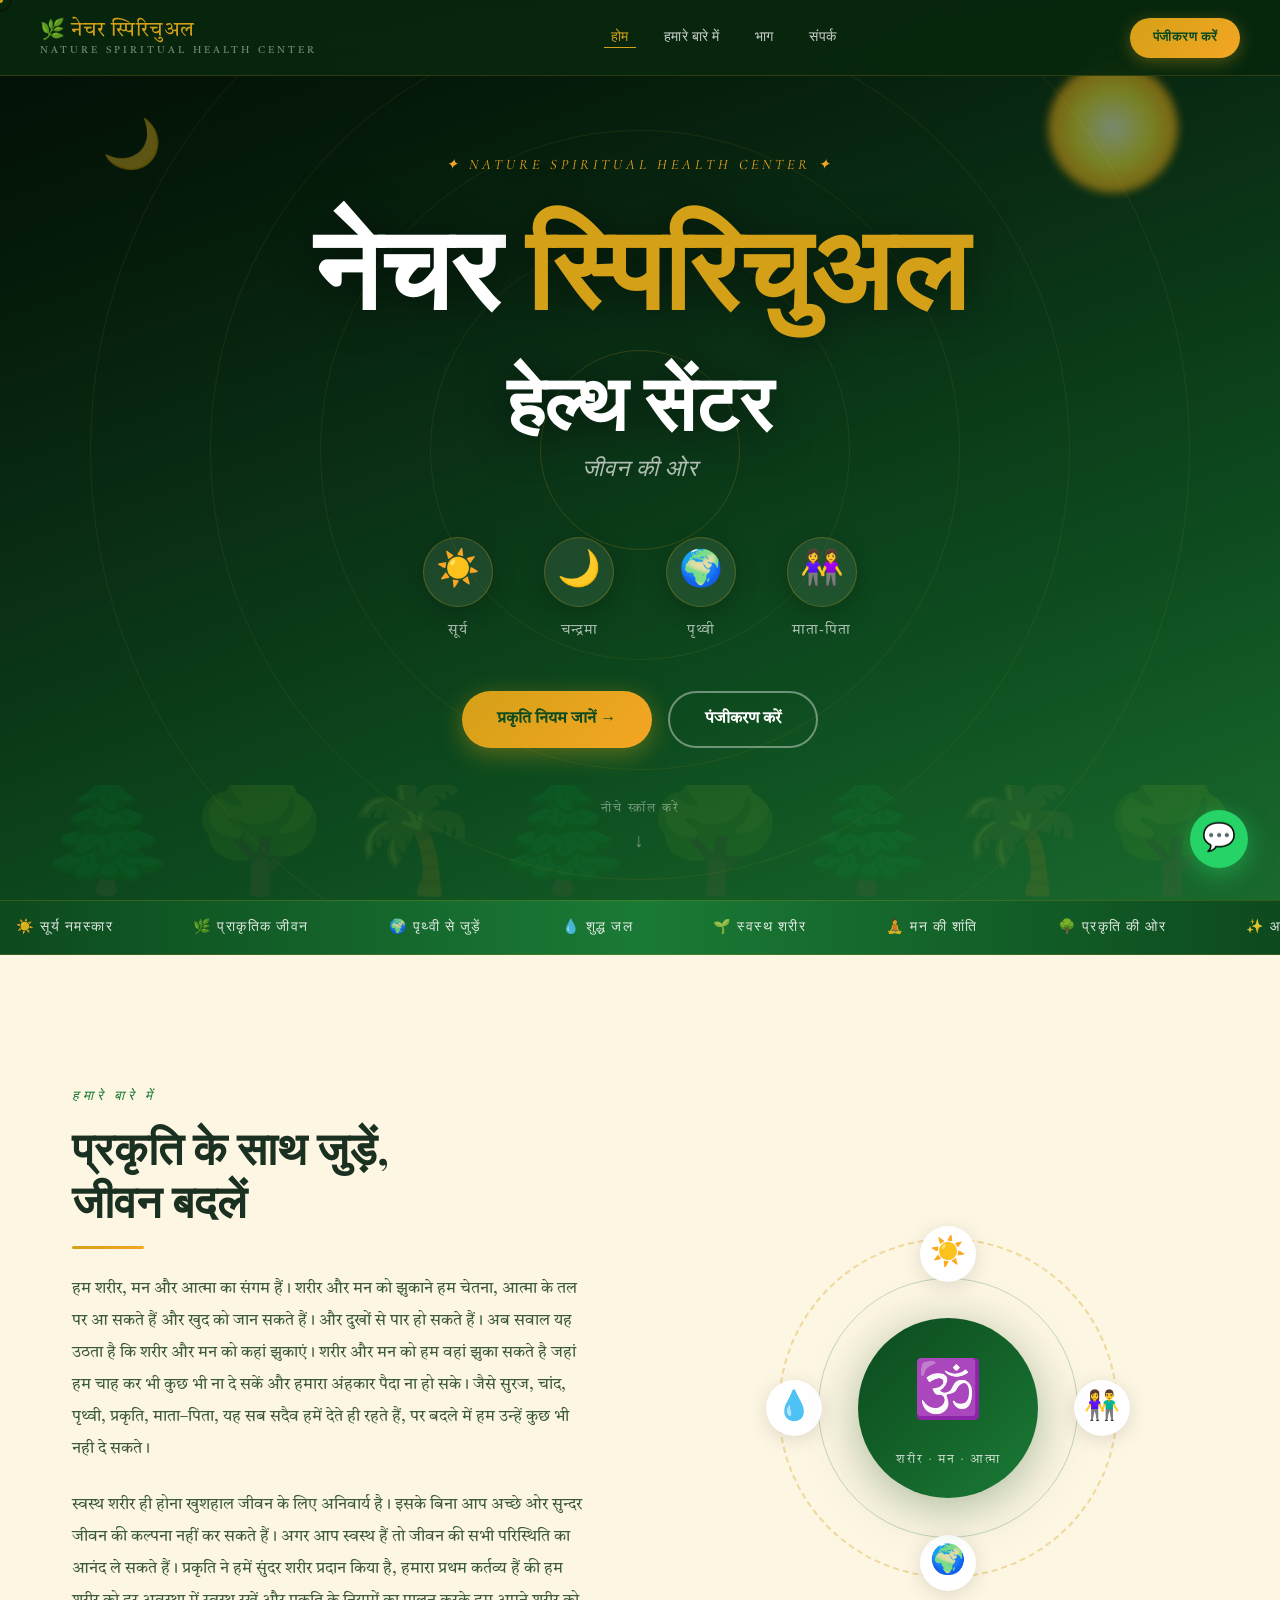
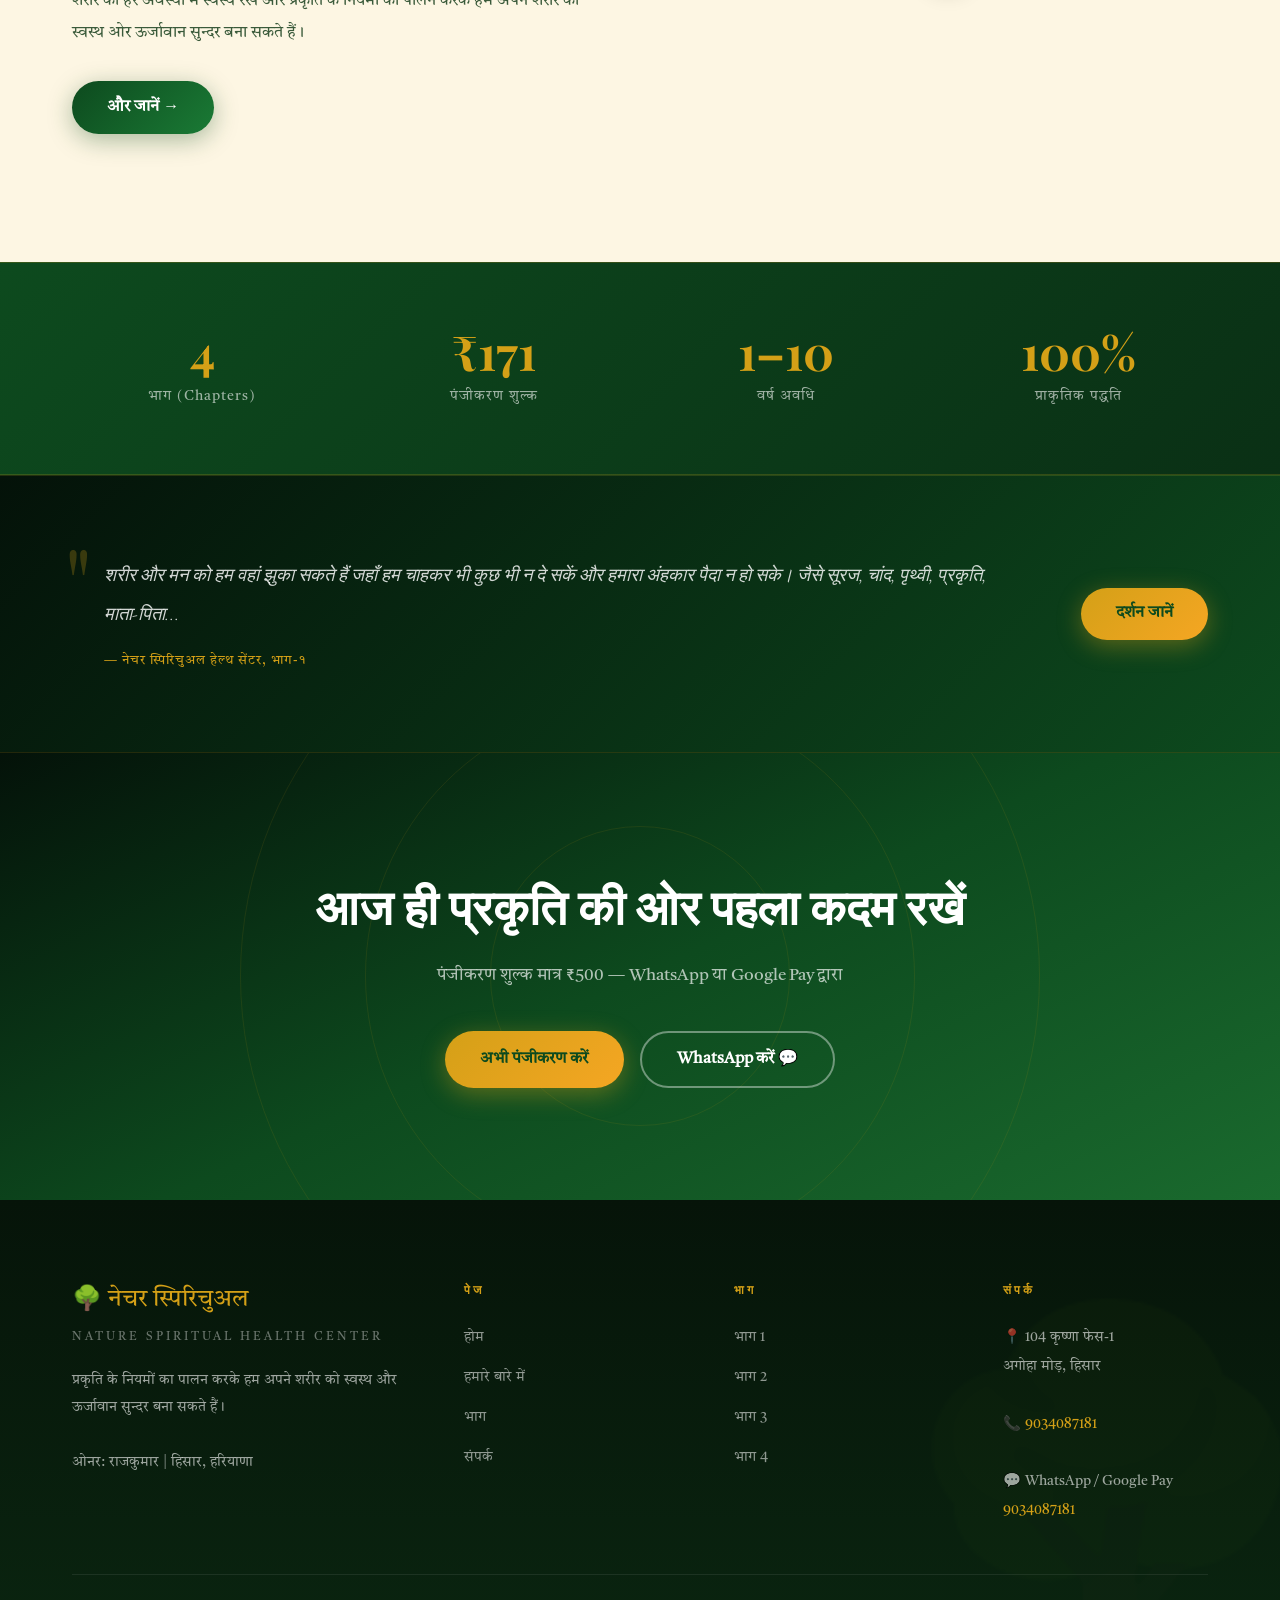
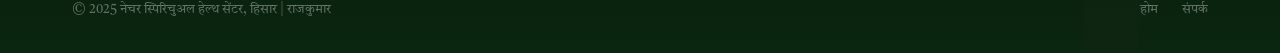
==== index.html @ 08780350 "all changes" ====
<!DOCTYPE html>
<html lang="hi">

<head>
  <meta charset="UTF-8">
  <meta name="viewport" content="width=device-width, initial-scale=1.0">
  <meta name="description"
    content="नेचर स्पिरिचुअल हेल्थ सेंटर - प्राकृतिक जीवनशैली द्वारा स्वस्थ जीवन की ओर। Hisar, Haryana.">
  <title>नेचर स्पिरिचुअल हेल्थ सेंटर | जीवन की ओर | Hisar</title>
  <link rel="stylesheet" href="css/global.css">
  <link rel="stylesheet" href="css/home.css">
</head>

<body>

  <!-- LOADER -->
  <div id="page-loader">
    <div class="loader-tree">🌳</div>
    <div class="loader-title">नेचर स्पिरिचुअल</div>
    <div class="loader-bar">
      <div class="loader-fill"></div>
    </div>
  </div>

  <!-- PARTICLES -->
  <div id="particles"></div>

  <!-- CURSOR -->
  <div id="cursor"></div>
  <div id="cursor-dot"></div>

  <!-- WHATSAPP FLOAT -->
  <a href="https://wa.me/919034087181" class="wa-float" target="_blank" rel="noopener"
    title="WhatsApp पर संपर्क करें">💬</a>

  <!-- NAVIGATION -->
  <nav class="nav-wrap">
    <div class="nav-inner">
      <a href="index.html" class="nav-brand">
        <span class="brand-hi">🌿 नेचर स्पिरिचुअल</span>
        <span class="brand-en">Nature Spiritual Health Center</span>
      </a>
      <ul class="nav-links">
        <li><a href="index.html" class="nav-a">होम</a></li>
        <li><a href="about.html" class="nav-a">हमारे बारे में</a></li>
        <li><a href="niyam.html" class="nav-a">भाग </a></li>
        <!-- <li><a href="dinchrya.html" class="nav-a">दिनचर्या</a></li> -->
        <!-- <li><a href="lifestyle.html" class="nav-a">जीवनशैली</a></li> -->
        <li><a href="contact.html" class="nav-a">संपर्क</a></li>
      </ul>
      <a href="contact.html" class="nav-cta">पंजीकरण करें</a>
      <button class="nav-hamburger" aria-label="Menu">
        <span></span><span></span><span></span>
      </button>
    </div>
    <div class="nav-mobile">
      <a href="index.html" class="nav-a">होम</a>
      <a href="about.html" class="nav-a">हमारे बारे में</a>
      <a href="niyam.html" class="nav-a">भाग </a>
      <!-- <a href="dinchrya.html" class="nav-a">दिनचर्या</a> -->
      <!-- <a href="lifestyle.html" class="nav-a">जीवनशैली</a> -->
      <a href="contact.html" class="nav-a">संपर्क</a>
      <a href="contact.html" class="nav-cta">पंजीकरण करें →</a>
    </div>
  </nav>

  <!-- ══════════════════════════════════════ HERO ══════════════════════════════════════ -->
  <section class="hero-section">
    <!-- Animated background rings -->
    <div class="hero-rings" aria-hidden="true">
      <div class="hr-ring"></div>
      <div class="hr-ring"></div>
      <div class="hr-ring"></div>
      <div class="hr-ring"></div>
      <div class="hr-ring"></div>
    </div>
    <!-- Sun glow -->
    <div class="hero-sun" aria-hidden="true"></div>
    <!-- Moon -->
    <div class="hero-moon" aria-hidden="true">🌙</div>
    <!-- Silhouette trees -->
    <div class="hero-forest" aria-hidden="true">
      <span>🌲</span><span>🌳</span><span>🌴</span><span>🌲</span><span>🌳</span><span>🌲</span><span>🌴</span><span>🌳</span>
    </div>

    <div class="hero-content">
      <span class="hero-eyebrow">✦ Nature Spiritual Health Center ✦</span>
      <h1 class="hero-title">
        नेचर <span class="gt">स्पिरिचुअल</span><br>
        <span class="hero-title-sm">हेल्थ सेंटर</span>
      </h1>
      <p class="hero-sub">जीवन की ओर </p>
      <!-- <em>Towards a Natural Life</em> -->

      <!-- 3 cosmic bodies -->
      <div class="hero-cosmos">
        <div class="cosmos-item">
          <div class="cosmos-orb sun-orb">☀️</div>
          <span>सूर्य</span>
        </div>
        <div class="cosmos-item">
          <div class="cosmos-orb moon-orb">🌙</div>
          <span>चन्द्रमा</span>
        </div>
        <div class="cosmos-item">
          <div class="cosmos-orb earth-orb">🌍</div>
          <span>पृथ्वी</span>
        </div>
        <div class="cosmos-item">
          <div class="cosmos-orb nature-orb">👭</div>
          <span>माता-पिता</span>
        </div>
      </div>

      <div class="hero-actions">
        <a href="niyam.html" class="btn btn-gold">प्रकृति नियम जानें →</a>
        <a href="contact.html" class="btn btn-outline">पंजीकरण करें</a>
      </div>
    </div>

    <div class="scroll-hint" aria-hidden="true">
      <span>नीचे स्क्रॉल करें</span>
      <div class="scroll-arrow">↓</div>
    </div>
  </section>

  <!-- ══════════════════════════════════════ MARQUEE ══════════════════════════════════════ -->
  <div class="marquee-strip">
    <div class="marquee-track">
      <span>☀️ सूर्य नमस्कार</span>
      <span>🌿 प्राकृतिक जीवन</span>
      <span>🌍 पृथ्वी से जुड़ें</span>
      <span>💧 शुद्ध जल</span>
      <span>🌱 स्वस्थ शरीर</span>
      <span>🧘 मन की शांति</span>
      <span>🌳 प्रकृति की ओर</span>
      <span>✨ आत्मा का विकास</span>
      <span>☀️ सूर्य नमस्कार</span>
      <span>🌿 प्राकृतिक जीवन</span>
      <span>🌍 पृथ्वी से जुड़ें</span>
      <span>💧 शुद्ध जल</span>
      <span>🌱 स्वस्थ शरीर</span>
      <span>🧘 मन की शांति</span>
      <span>🌳 प्रकृति की ओर</span>
      <span>✨ आत्मा का विकास</span>
    </div>
  </div>

  <!-- ══════════════════════════════════════ INTRO ══════════════════════════════════════ -->
  <section class="intro-section py-section">
    <div class="container">
      <div class="intro-grid">
        <div class="intro-text reveal-l">
          <span class="section-label">हमारे बारे में</span>
          <h2 class="section-title">प्रकृति के साथ जुड़ें,<br>जीवन बदलें</h2>
          <div class="divider"></div>
          <p class="section-desc" style="margin-bottom:1.5rem">
            हम शरीर, मन और आत्मा का संगम हैं। शरीर और मन को झुकाने हम चेतना, आत्मा के तल पर आ सकते हैं और खुद को जान
            सकते हैं। और दुखों से पार हो सकते हैं। अब सवाल यह उठता है कि शरीर और मन को कहां झुकाएं। शरीर और मन को हम वहां झुका सकते है जहां हम चाह कर भी कुछ भी ना दे सकें और हमारा अंहकार पैदा ना हो सके। जैसे सुरज, चांद, पृथ्वी, प्रकृति, माता–पिता, यह सब सदैव हमें देते ही रहते हैं, पर बदले में हम उन्हें कुछ भी नही दे सकते।
          </p>
          <p class="section-desc" style="margin-bottom:2rem">
            स्वस्थ शरीर ही होना खुशहाल जीवन के लिए अनिवार्य है। इसके बिना आप अच्छे ओर सुन्दर जीवन की कल्पना नहीं कर
            सकते हैं। अगर आप स्वस्थ हैं तो जीवन की सभी परिस्थिति का आनंद ले सकते हैं। प्रकृति ने हमें सुंदर शरीर प्रदान किया
            है, हमारा प्रथम कर्तव्य हैं की हम शरीर को हर अवस्था में स्वस्थ रखें और प्रकृति के नियमों का पालन करके हम अपने शरीर को स्वस्थ ओर ऊर्जावान सुन्दर बना सकते हैं।
          </p>
          <a href="about.html" class="btn btn-green">और जानें →</a>
        </div>
        <div class="intro-visual reveal-r">
          <div class="intro-mandala">
            <div class="mandala-core">
              <div class="mandala-inner">
                <span class="mandala-symbol">🕉️</span>
                <p>शरीर · मन · आत्मा</p>
              </div>
            </div>
            <div class="mandala-orbits">
              <div class="mo mo-1">☀️</div>
              <div class="mo mo-2">👫</div>
              <div class="mo mo-3">🌍</div>
              <div class="mo mo-4">💧</div>
            </div>
          </div>
        </div>
      </div>
    </div>
  </section>

  <!-- ══════════════════════════════════════ STATS BANNER ══════════════════════════════════════ -->
  <div class="stats-banner">
    <div class="container">
      <div class="stats-grid">
        <div class="stat-item reveal" data-delay="0">
          <span class="stat-num"><span data-count="12">0</span></span>
          <span class="stat-lbl">भाग (Chapters)</span>
        </div>
        <div class="stat-item reveal" data-delay="0.1">
          <span class="stat-num">₹<span data-count="500">0</span></span>
          <span class="stat-lbl">पंजीकरण शुल्क</span>
        </div>
        <div class="stat-item reveal" data-delay="0.2">
          <span class="stat-num"><span data-count="3">0</span>–<span data-count="30">0</span></span>
          <span class="stat-lbl">वर्ष अवधि</span>
        </div>
        <div class="stat-item reveal" data-delay="0.3">
          <span class="stat-num">100%</span>
          <span class="stat-lbl">प्राकृतिक पद्धति</span>
        </div>
      </div>
    </div>
  </div>

  <!-- ══════════════════════════════════════ FEATURES GRID ══════════════════════════════════════ -->
  <!-- <section class="features-section py-section">
    <div class="container">
    <div class="text-center reveal features-intro" style="margin-bottom:3rem">
      <span class="section-label">हमारे मार्गदर्शन</span>
      <h2 class="section-title">चार मूल स्तंभ</h2>
      <div class="divider center"></div>
      <p class="section-desc center">प्रकृति के इन चार स्तंभों पर आधारित है हमारा समग्र स्वास्थ्य कार्यक्रम</p>

      <div class="pillar-badges" aria-label="चार मूल स्तंभ सारांश">
        <div class="pillar-pill">
          <span class="pillar-icon" aria-hidden="true">🙏</span>
          <span class="pillar-text">प्रकृति नियम</span>
        </div>
        <div class="pillar-pill">
          <span class="pillar-icon" aria-hidden="true">⏰</span>
          <span class="pillar-text">दैनिक दिनचर्या</span>
        </div>
        <div class="pillar-pill">
          <span class="pillar-icon" aria-hidden="true">🌿</span>
          <span class="pillar-text">जीवनशैली</span>
        </div>
        <div class="pillar-pill">
          <span class="pillar-icon" aria-hidden="true">🧘</span>
          <span class="pillar-text">आत्म-विकास</span>
        </div>
      </div>

      <div class="features-header-cta">
        <a href="niyam.html" class="btn btn-green">चारों स्तंभ देखें →</a>
      </div>
    </div>
    <div class="features-grid stagger-children">
      <a href="niyam.html" class="feat-card card">
        <div class="feat-icon">🙏</div>
        <h3 class="feat-title">प्रकृति नियम</h3>
        <p class="feat-text">सूर्य, माता-पिता और पृथ्वी को प्रणाम करने के नियम जो जीवन को सही दिशा देते हैं।</p>
        <span class="feat-link">जानें → </span>
      </a>
      <a href="dinchrya.html" class="feat-card card">
        <div class="feat-icon">⏰</div>
        <h3 class="feat-title">दैनिक दिनचर्या</h3>
        <p class="feat-text">सूर्योदय से सूर्यास्त तक की वैज्ञानिक और प्राकृतिक दिनचर्या जो शरीर को ऊर्जावान रखे।</p>
        <span class="feat-link">जानें →</span>
      </a>
      <a href="lifestyle.html" class="feat-card card">
        <div class="feat-icon">🌿</div>
        <h3 class="feat-title">जीवनशैली</h3>
        <p class="feat-text">खान-पान, व्यायाम और आदतों से जुड़े 22 सुझाव जो आपको स्वस्थ और सक्रिय रखेंगे।</p>
        <span class="feat-link">जानें →</span>
      </a>
      <a href="about.html" class="feat-card card">
        <div class="feat-icon">🧘</div>
        <h3 class="feat-title">आत्म-विकास</h3>
        <p class="feat-text">मन की शांति, समर्पण और प्रकृति से जुड़ाव के माध्यम से आत्मिक विकास का मार्ग।</p>
        <span class="feat-link">जानें →</span>
      </a>
    </div>
    </div>
  </section> -->

  <!-- ══════════════════════════════════════ PHILOSOPHY STRIP ══════════════════════════════════════ -->
  <section class="phil-strip">
    <div class="container">
      <div class="phil-strip-inner reveal">
        <div class="phil-quote">
          <span class="pq-open">"</span>
          <p>शरीर और मन को हम वहां झुका सकते हैं जहाँ हम चाहकर भी कुछ भी न दे सकें और हमारा अंहकार पैदा न हो सके। जैसे
            सूरज, चांद, पृथ्वी, प्रकृति, माता-पिता...</p>
          <span class="pq-source">— नेचर स्पिरिचुअल हेल्थ सेंटर, भाग-१</span>
        </div>
        <a href="about.html" class="btn btn-gold">दर्शन जानें</a>
      </div>
    </div>
  </section>

  <!-- ══════════════════════════════════════ BHAG OVERVIEW ══════════════════════════════════════ -->
  <!-- <section class="bhag-section py-section">
    <div class="container">
      <div class="text-center reveal" style="margin-bottom:4rem">
        <span class="section-label">कार्यक्रम विवरण</span>
        <h2 class="section-title">भाग १ से १२ — पूरा कार्यक्रम</h2>
        <div class="divider center"></div>
        <p class="section-desc center">अवधि: ३ साल से ३० साल | राजकुमार द्वारा संचालित</p>
      </div>
      <div class="bhag-grid">
        <div class="bhag-card reveal" data-delay="0">
          <div class="bc-num">भाग १</div>
          <div class="bc-icon">☀️</div>
          <h3>प्रकृति को प्रणाम</h3>
          <p>सूर्य, माता-पिता, पृथ्वी और प्रकृति को धन्यवाद और प्रणाम के नियम।</p>
          <a href="niyam.html#bhag1">पढ़ें →</a>
        </div>
        <div class="bhag-card reveal" data-delay="0.1">
          <div class="bc-num">भाग २</div>
          <div class="bc-icon">🤲</div>
          <h3>समर्पण और स्वीकृति</h3>
          <p>जीवन के दुखों से मुक्ति का सरल मार्ग — प्रकृति के सामने समर्पण।</p>
          <a href="niyam.html#bhag2">पढ़ें →</a>
        </div>
        <div class="bhag-card reveal" data-delay="0.2">
          <div class="bc-num">भाग ३</div>
          <div class="bc-icon">⏰</div>
          <h3>स्वस्थ दिनचर्या</h3>
          <p>सूर्योदय से सूर्यास्त तक की वैज्ञानिक और प्राकृतिक दैनिक दिनचर्या।</p>
          <a href="dinchrya.html">पढ़ें →</a>
        </div>
        <div class="bhag-card reveal" data-delay="0.3">
          <div class="bc-num">भाग ४</div>
          <div class="bc-icon">✨</div>
          <h3>दिव्य मंत्र</h3>
          <p>आत्मबोध का मंत्र — "मैं ही राजा हूं, इस दुनिया का मैं ही राजा हूं।"</p>
          <a href="niyam.html#bhag4">पढ़ें →</a>
        </div>
      </div>
    </div>
  </section> -->

  <!-- ══════════════════════════════════════ CTA BANNER ══════════════════════════════════════ -->
  <section class="cta-banner">
    <div class="cta-rings" aria-hidden="true">
      <div class="cr"></div>
      <div class="cr"></div>
      <div class="cr"></div>
    </div>
    <div class="container">
      <div class="cta-inner reveal">
        <h2>आज ही प्रकृति की ओर पहला कदम रखें</h2>
        <p>पंजीकरण शुल्क मात्र ₹500 — WhatsApp या Google Pay द्वारा</p>
        <div class="cta-actions">
          <a href="contact.html" class="btn btn-gold">अभी पंजीकरण करें</a>
          <a href="https://wa.me/919034087181" class="btn btn-outline" target="_blank">WhatsApp करें 💬</a>
        </div>
      </div>
    </div>
  </section>

  <!-- ══════════════════════════════════════ FOOTER ══════════════════════════════════════ -->
  <footer class="site-footer">
    <div class="footer-inner container">
      <div class="footer-brand">
        <div class="fb-name">🌳 नेचर स्पिरिचुअल</div>
        <div class="fb-tag">Nature Spiritual Health Center</div>
        <p class="fb-desc">प्रकृति के नियमों का पालन करके हम अपने शरीर को स्वस्थ और ऊर्जावान सुन्दर बना सकते
          हैं।<br><br>ओनर: राजकुमार | हिसार, हरियाणा</p>
      </div>
      <div class="footer-col">
        <h4>पेज</h4>
        <ul>
          <li><a href="index.html">होम</a></li>
          <li><a href="about.html">हमारे बारे में</a></li>
          <li><a href="niyam.html">भाग</a></li>
          <!-- <li><a href="dinchrya.html">दिनचर्या</a></li> -->
          <!-- <li><a href="lifestyle.html">जीवनशैली</a></li> -->
          <li><a href="contact.html">संपर्क</a></li>
        </ul>
      </div>
      <div class="footer-col">
        <h4>भाग</h4>
        <ul>
             <li><a href="#bhag1">भाग 1</a></li>
      <li><a href="#bhag2">भाग 2</a></li>
      <li><a href="#harmful">भाग 3</a></li>
      <li><a href="#bhag4">भाग  4</a></li>
        </ul>
      </div>
      <div class="footer-col">
        <h4>संपर्क</h4>
        <p>📍 104 कृष्णा फेस-1<br>अगोहा मोड़, हिसार<br><br>📞 <a href="tel:+919034087181"
            style="color:var(--gold)">9034087181</a><br><br>💬 WhatsApp / Google Pay<br><a
            href="https://wa.me/919034087181" target="_blank" style="color:var(--gold)">9034087181</a></p>
      </div>
    </div>
    <div class="container">
      <hr class="footer-divider">
    </div>
    <div class="footer-bottom container">
      <span class="footer-copy">© 2025 नेचर स्पिरिचुअल हेल्थ सेंटर, हिसार | राजकुमार</span>
      <div class="footer-legal">
        <a href="index.html">होम</a>
        <a href="contact.html">संपर्क</a>
      </div>
    </div>
  </footer>

  <script src="js/main.js"></script>
</body>

</html>
---- css/global.css ----
/* ============================================================
   GLOBAL CSS — Nature Spiritual Health Center
   नेचर स्पिरिचुअल हेल्थ सेंटर
   ============================================================ */

@import url('https://fonts.googleapis.com/css2?family=Tiro+Devanagari+Hindi:ital@0;1&family=Playfair+Display:wght@600;700;900&family=Cormorant+Garamond:ital,wght@0,300;0,400;0,600;1,400;1,600&display=swap');

/* ── VARIABLES ── */
:root {
  --forest:   #0d4a1e;
  --forest2:  #0a3a17;
  --leaf:     #1a7a35;
  --lime:     #4caf50;
  --sage:     #81c784;
  --gold:     #d4a017;
  --amber:    #f5a623;
  --saffron:  #ff8f00;
  --cream:    #fdf6e3;
  --parchment:#f5ead0;
  --bark:     #5c3d1e;
  --earth:    #8b5e3c;
  --red:      #c0392b;
  --danger:   #e74c3c;
  --white:    #ffffff;
  --text:     #1a3020;
  --text-mid: #3a5a3a;
  --text-lite:#6a8a6a;
  --shadow-sm: 0 2px 12px rgba(13,74,30,0.08);
  --shadow-md: 0 6px 30px rgba(13,74,30,0.14);
  --shadow-lg: 0 16px 60px rgba(13,74,30,0.20);
  --shadow-hero: 0 30px 100px rgba(13,74,30,0.35);
  --radius-sm: 10px;
  --radius-md: 18px;
  --radius-lg: 28px;
  --radius-pill: 100px;
  --ease-out: cubic-bezier(0.16, 1, 0.3, 1);
  --ease-spring: cubic-bezier(0.34, 1.56, 0.64, 1);
  --transition: all 0.35s var(--ease-out);
}

/* ── RESET ── */
*, *::before, *::after {
  margin: 0; padding: 0; box-sizing: border-box;
}
html { scroll-behavior: smooth; font-size: 16px; }
body {
  font-family: 'Tiro Devanagari Hindi', serif;
  background: var(--cream);
  color: var(--text);
  overflow-x: hidden;
  cursor: none;
  line-height: 1.7;
}
img { max-width: 100%; display: block; }
a { text-decoration: none; }
ul { list-style: none; }

/* ── CUSTOM CURSOR ── */
#cursor {
  position: fixed; width: 24px; height: 24px;
  border: 2px solid var(--gold); border-radius: 50%;
  pointer-events: none;
  transform: translate(-50%,-50%);
  transition: transform 0.15s var(--ease-out), background 0.3s, border-color 0.3s, width 0.3s, height 0.3s;
  z-index: 99999; mix-blend-mode: multiply;
}
#cursor-dot {
  position: fixed; width: 6px; height: 6px;
  background: var(--gold); border-radius: 50%;
  pointer-events: none;
  transform: translate(-50%,-50%);
  z-index: 99999; transition: transform 0.05s;
}
body:has(a:hover) #cursor,
body:has(button:hover) #cursor {
  transform: translate(-50%,-50%) scale(2);
  background: rgba(212,160,23,0.15);
  border-color: var(--amber);
}

/* ── LOADER ── */
#page-loader {
  position: fixed; inset: 0;
  background: linear-gradient(160deg, #041209, #0d4a1e);
  display: flex; flex-direction: column;
  align-items: center; justify-content: center;
  z-index: 999999;
  transition: opacity 0.7s var(--ease-out), visibility 0.7s;
}
#page-loader.hide { opacity: 0; visibility: hidden; pointer-events: none; }
.loader-tree  { font-size: 4.5rem; animation: loaderBounce 0.9s ease-in-out infinite; }
.loader-title { color: var(--gold); font-size: 1.3rem; letter-spacing: 3px; margin-top: 1rem;
                font-family: 'Cormorant Garamond', serif; font-style: italic; }
.loader-bar   { width: 180px; height: 3px; background: rgba(255,255,255,0.1);
                border-radius: 2px; margin-top: 1.2rem; overflow: hidden; }
.loader-fill  { height: 100%; background: linear-gradient(90deg, var(--gold), var(--amber));
                border-radius: 2px; animation: loaderFill 1.4s var(--ease-out) forwards; }
@keyframes loaderBounce { 0%,100%{transform:scale(1)} 50%{transform:scale(1.12)} }
@keyframes loaderFill   { from{width:0} to{width:100%} }

/* ── PARTICLES ── */
#particles {
  position: fixed; top:0; left:0; width:100%; height:100%;
  pointer-events: none; z-index: 1; overflow: hidden;
}
.leaf-p {
  position: absolute; opacity: 0;
  animation: leafFall linear infinite;
  user-select: none; pointer-events: none;
}
@keyframes leafFall {
  0%   { transform: translateY(-60px) rotate(0deg) translateX(0); opacity: 0.75; }
  40%  { transform: translateY(40vh) rotate(160deg) translateX(50px); opacity: 0.55; }
  100% { transform: translateY(110vh) rotate(380deg) translateX(-40px); opacity: 0; }
}

/* ── NAVIGATION ── */
.nav-wrap {
  position: fixed; top:0; width:100%; z-index: 1000;
  background: rgba(8,40,15,0.92);
  backdrop-filter: blur(18px) saturate(180%);
  -webkit-backdrop-filter: blur(18px) saturate(180%);
  border-bottom: 1px solid rgba(212,160,23,0.18);
  transition: padding 0.4s var(--ease-out), box-shadow 0.4s;
}
.nav-wrap.scrolled {
  box-shadow: 0 4px 40px rgba(13,74,30,0.35);
  border-bottom-color: rgba(212,160,23,0.28);
}
.nav-inner {
  max-width: 1280px; margin: 0 auto;
  padding: 1.1rem 2.5rem;
  display: flex; align-items: center; justify-content: space-between;
  gap: 2rem;
  transition: padding 0.4s;
}
.nav-wrap.scrolled .nav-inner { padding-top: 0.6rem; padding-bottom: 0.6rem; }

.nav-brand { display: flex; flex-direction: column; line-height: 1.2; }
.nav-brand .brand-hi  { font-size: 1.25rem; color: var(--gold); letter-spacing: 0.5px; }
.nav-brand .brand-en  { font-size: 0.6rem; color: rgba(255,255,255,0.45); letter-spacing: 3px; text-transform: uppercase; margin-top: 2px; }

.nav-links { display: flex; gap: 0.2rem; align-items: center; }
.nav-links .nav-a {
  color: rgba(255,255,255,0.78); padding: 0.45rem 1rem;
  border-radius: 30px; font-size: 0.88rem;
  font-family: 'Cormorant Garamond', serif; letter-spacing: 0.5px;
  transition: var(--transition); position: relative;
}
.nav-links .nav-a::after {
  content: ''; position: absolute; bottom: 4px; left: 50%; right: 50%;
  height: 1px; background: var(--gold);
  transition: left 0.3s var(--ease-out), right 0.3s var(--ease-out);
}
.nav-links .nav-a:hover { color: var(--gold); }
.nav-links .nav-a:hover::after,
.nav-links .nav-a.active::after { left: 18%; right: 18%; }
.nav-links .nav-a.active { color: var(--gold); }

.nav-cta {
  background: linear-gradient(135deg, var(--gold), var(--amber));
  color: var(--forest); padding: 0.55rem 1.4rem;
  border-radius: var(--radius-pill); font-weight: 700;
  font-size: 0.82rem; letter-spacing: 0.5px;
  font-family: 'Cormorant Garamond', serif;
  transition: var(--transition);
  box-shadow: 0 4px 16px rgba(212,160,23,0.35);
}
.nav-cta:hover { transform: translateY(-2px); box-shadow: 0 8px 25px rgba(212,160,23,0.5); }

/* Hamburger for mobile */
.nav-hamburger {
  display: none; flex-direction: column; gap: 5px;
  background: none; border: none; cursor: none; padding: 4px;
}
.nav-hamburger span {
  display: block; width: 26px; height: 2px;
  background: var(--gold); border-radius: 2px;
  transition: var(--transition);
}
.nav-hamburger.open span:nth-child(1) { transform: translateY(7px) rotate(45deg); }
.nav-hamburger.open span:nth-child(2) { opacity: 0; }
.nav-hamburger.open span:nth-child(3) { transform: translateY(-7px) rotate(-45deg); }

/* Mobile Menu */
.nav-mobile {
  display: none; flex-direction: column;
  background: rgba(8,40,15,0.98); padding: 1.5rem 2.5rem 2rem;
  border-top: 1px solid rgba(212,160,23,0.15);
}
.nav-mobile.open { display: flex; }
.nav-mobile .nav-a { color: rgba(255,255,255,0.8); padding: 0.8rem 0; border-bottom: 1px solid rgba(255,255,255,0.06); font-size: 1rem; }
.nav-mobile .nav-cta { margin-top: 1rem; text-align: center; }

/* ── FOOTER ── */
.site-footer {
  background: linear-gradient(180deg, #061409, #0a2510);
  padding: 5rem 2rem 2rem; position: relative; overflow: hidden;
}
.site-footer::before {
  content: '🌳'; position: absolute; font-size: 22rem; opacity: 0.025;
  bottom: -3rem; right: -3rem; pointer-events: none; line-height: 1;
}
.footer-inner {
  max-width: 1200px; margin: 0 auto;
  display: grid; grid-template-columns: 1.6fr 1fr 1fr 1fr; gap: 4rem;
  position: relative; z-index: 1;
}
.footer-brand .fb-name  { font-size: 1.5rem; color: var(--gold); margin-bottom: 0.4rem; }
.footer-brand .fb-tag   { font-size: 0.75rem; color: rgba(255,255,255,0.4); letter-spacing: 3px; text-transform: uppercase; margin-bottom: 1.2rem; }
.footer-brand .fb-desc  { font-size: 0.9rem; color: rgba(255,255,255,0.6); line-height: 1.9; }
.footer-col h4 { color: var(--gold); font-size: 0.75rem; letter-spacing: 3px; text-transform: uppercase; margin-bottom: 1.5rem; font-family: 'Cormorant Garamond', serif; }
.footer-col ul li { margin-bottom: 0.8rem; }
.footer-col ul a { color: rgba(255,255,255,0.55); font-size: 0.9rem; transition: color 0.3s; }
.footer-col ul a:hover { color: var(--gold); }
.footer-col p { color: rgba(255,255,255,0.6); font-size: 0.9rem; line-height: 2; }
.footer-divider { border: none; border-top: 1px solid rgba(255,255,255,0.08); margin: 3rem 0 1.5rem; }
.footer-bottom {
  max-width: 1200px; margin: 0 auto;
  display: flex; justify-content: space-between; align-items: center;
  flex-wrap: wrap; gap: 1rem;
  position: relative; z-index: 1;
}
.footer-copy { color: rgba(255,255,255,0.35); font-size: 0.8rem; }
.footer-legal { display: flex; gap: 1.5rem; }
.footer-legal a { color: rgba(255,255,255,0.35); font-size: 0.8rem; transition: color 0.3s; }
.footer-legal a:hover { color: var(--gold); }

/* ── WHATSAPP FLOAT ── */
.wa-float {
  position: fixed; bottom: 2rem; right: 2rem; z-index: 5000;
  width: 58px; height: 58px; border-radius: 50%;
  background: #25d366;
  display: flex; align-items: center; justify-content: center;
  font-size: 1.7rem;
  box-shadow: 0 6px 25px rgba(37,211,102,0.5);
  animation: waPulse 2.5s ease-in-out infinite;
  transition: transform 0.3s var(--ease-spring);
}
.wa-float:hover { transform: scale(1.12); }
@keyframes waPulse {
  0%,100% { box-shadow: 0 6px 25px rgba(37,211,102,0.5); }
  50% { box-shadow: 0 6px 50px rgba(37,211,102,0.75), 0 0 0 14px rgba(37,211,102,0.08); }
}

/* ── SCROLL-REVEAL SYSTEM ── */
.reveal, .reveal-l, .reveal-r, .reveal-scale {
  opacity: 0; transition: opacity 0.75s var(--ease-out), transform 0.75s var(--ease-out);
}
.reveal      { transform: translateY(45px); }
.reveal-l    { transform: translateX(-50px); }
.reveal-r    { transform: translateX(50px); }
.reveal-scale{ transform: scale(0.9); }
.reveal.in, .reveal-l.in, .reveal-r.in, .reveal-scale.in {
  opacity: 1; transform: none;
}

/* ── SHARED SECTION HELPERS ── */
.section-label {
  display: inline-block; font-family: 'Cormorant Garamond', serif; font-style: italic;
  font-size: 0.85rem; letter-spacing: 4px; text-transform: uppercase;
  color: var(--leaf); margin-bottom: 0.8rem;
}
.section-label.light { color: var(--sage); }
.section-title {
  font-size: clamp(2rem, 3.5vw, 3.2rem);
  line-height: 1.2; margin-bottom: 1.2rem;
  font-family: 'Playfair Display', serif;
}
.section-title.light { color: var(--white); }
.divider {
  width: 72px; height: 3px;
  background: linear-gradient(90deg, var(--gold), var(--amber));
  border-radius: 2px; margin-bottom: 1.5rem;
}
.divider.center { margin-left: auto; margin-right: auto; }
.section-desc { font-size: 1rem; line-height: 2; color: var(--text-mid); max-width: 580px; }
.section-desc.light { color: rgba(255,255,255,0.72); }
.section-desc.center { margin: 0 auto; text-align: center; }

/* ── BUTTONS ── */
.btn {
  display: inline-flex; align-items: center; justify-content: center; gap: 0.5rem;
  padding: 0.8rem 2.2rem; border-radius: var(--radius-pill);
  font-size: 1rem; font-family: 'Tiro Devanagari Hindi', serif;
  transition: var(--transition); cursor: none;
  border: none; font-weight: 600;
}
.btn-gold {
  background: linear-gradient(135deg, var(--gold), var(--amber));
  color: var(--forest);
  box-shadow: 0 6px 24px rgba(212,160,23,0.4);
}
.btn-gold:hover { transform: translateY(-3px); box-shadow: 0 12px 36px rgba(212,160,23,0.55); }
.btn-outline {
  border: 2px solid rgba(255,255,255,0.4); color: white; background: transparent;
}
.btn-outline:hover { border-color: var(--gold); color: var(--gold); background: rgba(212,160,23,0.08); }
.btn-green {
  background: linear-gradient(135deg, var(--forest), var(--leaf));
  color: white; box-shadow: 0 6px 24px rgba(13,74,30,0.35);
}
.btn-green:hover { transform: translateY(-3px); box-shadow: 0 12px 36px rgba(13,74,30,0.5); }

/* ── PAGE HERO (inner pages) ── */
.page-hero {
  min-height: 52vh; padding: 10rem 2rem 5rem;
  background: linear-gradient(155deg, #041209 0%, #0d4a1e 55%, #1a7a35 100%);
  display: flex; align-items: flex-end; position: relative; overflow: hidden;
}
.page-hero::after {
  content: ''; position: absolute; inset: 0;
  background-image: radial-gradient(circle at 70% 30%, rgba(212,160,23,0.07) 0%, transparent 60%);
}
.page-hero-rings {
  position: absolute; inset: 0;
  display: flex; align-items: center; justify-content: center;
  pointer-events: none; overflow: hidden;
}
.ph-ring {
  position: absolute; border-radius: 50%;
  border: 1px solid rgba(212,160,23,0.08);
  animation: phRing 7s ease-in-out infinite;
}
.ph-ring:nth-child(1){width:300px;height:300px;right:-100px;top:-100px;animation-delay:0s}
.ph-ring:nth-child(2){width:500px;height:500px;right:-200px;top:-200px;animation-delay:1s}
.ph-ring:nth-child(3){width:700px;height:700px;right:-300px;top:-300px;animation-delay:2s}
@keyframes phRing { 0%,100%{opacity:.3;transform:scale(1)} 50%{opacity:.7;transform:scale(1.04)} }

.page-hero-content { position: relative; z-index: 2; max-width: 1200px; margin: 0 auto; width: 100%; }
.breadcrumb { display: flex; gap: 0.6rem; align-items: center; margin-bottom: 1.2rem; }
.breadcrumb a, .breadcrumb span {
  font-size: 0.8rem; color: rgba(255,255,255,0.5); letter-spacing: 1px;
  font-family: 'Cormorant Garamond', serif;
}
.breadcrumb a:hover { color: var(--gold); }
.breadcrumb .sep { color: rgba(255,255,255,0.25); }
.page-hero-title {
  font-family: 'Playfair Display', serif;
  font-size: clamp(2.5rem, 6vw, 5rem);
  color: white; line-height: 1.1; margin-bottom: 1rem;
}
.page-hero-title .gold { color: var(--gold); }
.page-hero-sub {
  font-family: 'Cormorant Garamond', serif; font-style: italic;
  font-size: clamp(1rem, 2vw, 1.3rem); color: rgba(255,255,255,0.65);
  max-width: 600px;
}

/* ── UTILITY ── */
.container { max-width: 1200px; margin: 0 auto; padding: 0 2rem; }
.py-section { padding: 8rem 0; }
.py-section-sm { padding: 5rem 0; }
.text-center { text-align: center; }
.text-gold { color: var(--gold); }
.text-leaf { color: var(--leaf); }
.mt-2 { margin-top: 2rem; }
.mt-3 { margin-top: 3rem; }

/* ── CARD BASE ── */
.card {
  background: white; border-radius: var(--radius-md);
  border: 1px solid rgba(74,175,80,0.12);
  box-shadow: var(--shadow-sm);
  overflow: hidden; transition: var(--transition);
}
.card:hover { box-shadow: var(--shadow-md); transform: translateY(-4px); }

/* ── RESPONSIVE ── */
@media (max-width: 1024px) {
  .footer-inner { grid-template-columns: 1fr 1fr; gap: 2.5rem; }
}
@media (max-width: 768px) {
  .nav-links, .nav-cta { display: none; }
  .nav-hamburger { display: flex; }
  .footer-inner { grid-template-columns: 1fr; gap: 2rem; }
  .py-section { padding: 5rem 0; }
  .page-hero { min-height: 40vh; padding: 8rem 1.5rem 3.5rem; }
}
---- css/home.css ----
/* ── HOME PAGE CSS ── */

/* HERO */
.hero-section {
  min-height: 100vh; position: relative;
  display: flex; align-items: center; justify-content: center;
  overflow: hidden;
  background: linear-gradient(160deg,
    #020e05 0%, #051a0a 20%, #0a3015 45%, #0d4a1e 70%, #1a6a2e 100%
  );
}

/* Background rings */
.hero-rings { position: absolute; inset:0; display:flex; align-items:center; justify-content:center; pointer-events:none; }
.hr-ring {
  position: absolute; border-radius: 50%;
  border: 1px solid rgba(212,160,23,0.1);
  animation: hrPulse 8s ease-in-out infinite;
}
.hr-ring:nth-child(1){width:200px;height:200px;animation-delay:0s;border-color:rgba(212,160,23,0.2)}
.hr-ring:nth-child(2){width:420px;height:420px;animation-delay:1.2s}
.hr-ring:nth-child(3){width:640px;height:640px;animation-delay:2.4s}
.hr-ring:nth-child(4){width:860px;height:860px;animation-delay:3.6s}
.hr-ring:nth-child(5){width:1100px;height:1100px;animation-delay:4.8s}
@keyframes hrPulse {
  0%,100%{opacity:0.25;transform:scale(1)} 50%{opacity:0.65;transform:scale(1.04)}
}

/* Sun */
.hero-sun {
  position: absolute; top:7%; right:8%;
  width:130px; height:130px; border-radius:50%;
  background: radial-gradient(circle, #fffde7, #ffeb3b 40%, #ff8f00 80%, transparent);
  opacity: 0.45; filter: blur(4px);
  animation: sunAnim 5s ease-in-out infinite;
}
@keyframes sunAnim {
  0%,100%{box-shadow:0 0 50px 25px rgba(255,235,59,0.25); transform:scale(1)}
  50%{box-shadow:0 0 100px 50px rgba(255,235,59,0.4); transform:scale(1.05)}
}
.hero-moon {
  position: absolute; top:12%; left:8%;
  font-size: 3rem; opacity: 0.35;
  animation: moonSway 6s ease-in-out infinite;
}
@keyframes moonSway {
  0%,100%{transform:translateY(0) rotate(-10deg)} 50%{transform:translateY(-12px) rotate(5deg)}
}

/* Forest silhouette */
.hero-forest {
  position: absolute; bottom:0; width:100%;
  display: flex; align-items: flex-end; justify-content: space-around;
  padding: 0 2rem; pointer-events:none; overflow:hidden;
}
.hero-forest span { font-size: clamp(4rem,9vw,9rem); opacity: 0.12; line-height:1; }

/* Hero content */
.hero-content {
  position: relative; z-index:10; text-align:center; padding: 2rem;
  max-width: 900px; width:100%;
  animation: heroIn 1.2s var(--ease-out) 0.3s both;
}
@keyframes heroIn { from{opacity:0;transform:translateY(45px)} to{opacity:1;transform:none} }

.hero-eyebrow {
  display: inline-block;
  font-family: 'Cormorant Garamond',serif; font-style:italic;
  font-size: clamp(0.78rem,1.5vw,0.9rem); letter-spacing: 4px; color: var(--amber);
  margin-bottom: 1.5rem; text-transform: uppercase;
}
.hero-title {
  font-family: 'Playfair Display', serif; font-weight:900;
  font-size: clamp(3.5rem,9vw,7.5rem);
  color: white; line-height:1.05;
  text-shadow: 0 4px 40px rgba(0,0,0,0.5);
  margin-bottom: 0.4rem;
}
.hero-title .gt { color: var(--gold); }
.hero-title-sm { font-size: clamp(2.2rem,6vw,5rem); }
.hero-sub {
  font-family: 'Cormorant Garamond',serif; font-style:italic;
  font-size: clamp(1rem,2.2vw,1.45rem); color: rgba(255,255,255,0.68);
  margin-bottom: 3rem; letter-spacing: 1px;
}

/* Cosmos row */
.hero-cosmos {
  display: flex; justify-content: center; gap: clamp(1.5rem,4vw,3.5rem);
  margin-bottom: 3rem; flex-wrap: wrap;
}
.cosmos-item { display:flex; flex-direction:column; align-items:center; gap:0.7rem; }
.cosmos-orb {
  width: 70px; height: 70px; border-radius:50%;
  background: rgba(255,255,255,0.08);
  border: 1.5px solid rgba(212,160,23,0.3);
  display: flex; align-items:center; justify-content:center;
  font-size: 2.2rem;
  backdrop-filter: blur(6px);
  animation: orbFloat 3s ease-in-out infinite;
  box-shadow: 0 6px 24px rgba(0,0,0,0.2);
  transition: var(--transition);
}
.cosmos-orb:hover { transform: scale(1.15); border-color: var(--gold); }
.cosmos-item:nth-child(2) .cosmos-orb { animation-delay:.5s }
.cosmos-item:nth-child(3) .cosmos-orb { animation-delay:1s }
.cosmos-item:nth-child(4) .cosmos-orb { animation-delay:1.5s }
@keyframes orbFloat { 0%,100%{transform:translateY(0)} 50%{transform:translateY(-10px)} }
.cosmos-item span { color: rgba(255,255,255,0.65); font-size:0.9rem; letter-spacing:1px; }

.hero-actions { display:flex; gap:1rem; justify-content:center; flex-wrap:wrap; }

/* Scroll hint */
.scroll-hint {
  position:absolute; bottom:2.5rem; left:50%; transform:translateX(-50%);
  display:flex; flex-direction:column; align-items:center; gap:0.5rem;
  color:rgba(255,255,255,0.4); font-size:0.72rem; letter-spacing:2px;
  animation: scrollBounce 2.5s ease-in-out infinite;
}
.scroll-arrow { font-size:1.2rem; }
@keyframes scrollBounce { 0%,100%{transform:translateX(-50%) translateY(0)} 50%{transform:translateX(-50%) translateY(-7px)} }

/* MARQUEE */
.marquee-strip {
  background: linear-gradient(90deg, var(--forest), var(--leaf), var(--forest));
  padding: 0.9rem 0; overflow:hidden; border-top:1px solid rgba(212,160,23,0.2);
  border-bottom:1px solid rgba(212,160,23,0.2);
  position: relative; z-index: 2;
}
.marquee-track {
  display: flex; gap: 3rem; width: max-content;
  animation: marqueeScroll 28s linear infinite;
  white-space: nowrap;
}
.marquee-track span {
  color: rgba(255,255,255,0.85); font-size: 0.88rem;
  letter-spacing: 1.5px; font-family: 'Cormorant Garamond',serif;
  padding: 0 1rem;
}
@keyframes marqueeScroll { from{transform:translateX(0)} to{transform:translateX(-50%)} }

/* INTRO SECTION */
.intro-section { background: var(--cream); }
.intro-grid {
  display: grid; grid-template-columns: 1fr 1fr; gap: 6rem; align-items:center;
}
.intro-mandala {
  position: relative; width:380px; height:380px; margin:0 auto;
}
.mandala-core {
  position:absolute; inset:0; display:flex; align-items:center; justify-content:center;
}
.mandala-core::before {
  content:''; position:absolute; inset:20px; border-radius:50%;
  border: 2px dashed rgba(212,160,23,0.35);
  animation: mandalaSpin 25s linear infinite;
}
.mandala-core::after {
  content:''; position:absolute; inset:60px; border-radius:50%;
  border: 1px solid rgba(26,122,53,0.25);
  animation: mandalaSpin 15s linear infinite reverse;
}
@keyframes mandalaSpin { to{transform:rotate(360deg)} }
.mandala-inner {
  width:180px; height:180px; border-radius:50%;
  background: linear-gradient(135deg, var(--forest), var(--leaf));
  display:flex; flex-direction:column; align-items:center; justify-content:center; gap:0.5rem;
  box-shadow: 0 10px 50px rgba(13,74,30,0.35);
  position:relative; z-index:1;
}
.mandala-symbol { font-size:3.5rem; }
.mandala-inner p { color:rgba(255,255,255,0.75); font-size:0.75rem; letter-spacing:2px; }
.mo {
  position:absolute; width:56px; height:56px; border-radius:50%;
  background:white; display:flex; align-items:center; justify-content:center;
  font-size:1.8rem; box-shadow:0 4px 20px rgba(0,0,0,0.12);
  animation: moFloat 4s ease-in-out infinite;
}
.mo-1{top:2%; left:50%; transform:translateX(-50%); animation-delay:0s}
.mo-2{right:2%; top:50%; transform:translateY(-50%); animation-delay:0.8s}
.mo-3{bottom:2%; left:50%; transform:translateX(-50%); animation-delay:1.6s}
.mo-4{left:2%; top:50%; transform:translateY(-50%); animation-delay:2.4s}
@keyframes moFloat { 0%,100%{box-shadow:0 4px 20px rgba(0,0,0,0.12)} 50%{box-shadow:0 8px 30px rgba(212,160,23,0.25)} }

/* STATS BANNER */
.stats-banner {
  background: linear-gradient(135deg, var(--forest), #0a3015);
  padding: 3.5rem 0;
  border-top: 1px solid rgba(212,160,23,0.2);
  border-bottom: 1px solid rgba(212,160,23,0.2);
}
.stats-grid {
  display: grid; grid-template-columns: repeat(4,1fr); gap: 2rem;
}
.stat-item { text-align:center; padding: 0.5rem; }
.stat-num {
  display:block; font-size: 3rem; font-weight:700; color: var(--gold);
  font-family:'Playfair Display',serif; line-height:1; margin-bottom:0.5rem;
}
.stat-lbl { color: rgba(255,255,255,0.6); font-size:0.85rem; letter-spacing:1px; }

/* FEATURES GRID */
.features-section {
  background: linear-gradient(180deg, var(--cream), #f0f7f0);
}

/* "चार मूल स्तंभ" header styling */
.features-intro {
  margin: 0 auto 2.1rem;
  padding: 1.85rem 1.2rem;
  border-radius: var(--radius-lg);
  background: rgba(255,255,255,0.62);
  border: 1px solid rgba(74,175,80,0.14);
  box-shadow: var(--shadow-sm);
  backdrop-filter: blur(10px);
}

.features-intro .section-title {
  margin-bottom: 1rem;
}

.pillar-badges {
  margin-top: 1.6rem;
  display: flex;
  justify-content: center;
  align-items: center;
  gap: 0.9rem;
  flex-wrap: wrap;
}

.pillar-pill {
  display: inline-flex;
  align-items: center;
  gap: 0.6rem;
  padding: 0.55rem 1rem;
  border-radius: 999px;
  background: rgba(255,255,255,0.65);
  border: 1px solid rgba(26,122,53,0.18);
  color: var(--forest);
  font-weight: 800;
  letter-spacing: 0.2px;
  transition: transform 0.3s var(--ease-out), border-color 0.3s var(--transition), box-shadow 0.3s var(--transition);
}

.pillar-pill:hover {
  transform: translateY(-4px);
  border-color: var(--gold);
  box-shadow: 0 10px 30px rgba(212,160,23,0.12);
}

.pillar-icon {
  font-size: 1.2rem;
}

.features-header-cta {
  margin-top: 1.4rem;
  display: flex;
  justify-content: center;
}
.features-grid {
  display: grid; grid-template-columns: repeat(4,1fr); gap:1.5rem;
}
.feat-card {
  padding: 2.5rem 2rem; display:flex; flex-direction:column; gap:1rem;
  border-top: 3px solid transparent;
  transition: var(--transition);
}
.feat-card:hover { border-top-color: var(--gold); }
.feat-icon { font-size:3rem; }
.feat-title { font-size:1.2rem; color:var(--forest); font-family:'Playfair Display',serif; }
.feat-text { font-size:0.92rem; line-height:1.9; color:var(--text-mid); flex:1; }
.feat-link { color:var(--leaf); font-size:0.88rem; font-weight:600; transition:color 0.3s; }
.feat-card:hover .feat-link { color:var(--gold); }

@media (max-width: 768px) {
  .features-intro {
    padding: 1.35rem 1rem;
    margin-bottom: 1.7rem;
  }

  .pillar-pill {
    padding: 0.5rem 0.85rem;
    font-size: 0.92rem;
  }
}

/* PHILOSOPHY STRIP */
.phil-strip {
  background: linear-gradient(135deg, #041209, #0d4a1e);
  padding: 5rem 0;
  border-top: 1px solid rgba(212,160,23,0.15);
  border-bottom: 1px solid rgba(212,160,23,0.15);
}
.phil-strip-inner {
  display: flex; gap:4rem; align-items:center; justify-content:space-between;
  flex-wrap:wrap;
}
.phil-quote { flex:1; min-width:280px; position:relative; padding-left:2rem; }
.pq-open {
  position:absolute; left:-0.5rem; top:-1.5rem;
  font-size:6rem; color:var(--gold); opacity:0.25; line-height:1;
  font-family:'Playfair Display',serif;
}
.phil-quote p {
  font-size:1.15rem; line-height:2.1; color:rgba(255,255,255,0.82);
  font-family:'Cormorant Garamond',serif; font-style:italic;
}
.pq-source { display:block; margin-top:1rem; color:var(--gold); font-size:0.82rem; letter-spacing:1px; }

/* BHAG GRID */
.bhag-section { background: var(--cream); }
.bhag-grid {
  display: grid; grid-template-columns: repeat(4,1fr); gap:1.5rem;
}
.bhag-card {
  background:white; border-radius:var(--radius-md); padding:2rem;
  border:1px solid rgba(74,175,80,0.12);
  box-shadow: var(--shadow-sm);
  display:flex; flex-direction:column; gap:0.8rem;
  transition: var(--transition); position:relative; overflow:hidden;
}
.bhag-card::before {
  content:''; position:absolute; bottom:0; left:0; right:0; height:3px;
  background: linear-gradient(90deg, var(--gold), var(--amber));
  transform: scaleX(0); transition: transform 0.4s var(--ease-out);
  transform-origin: left;
}
.bhag-card:hover { transform:translateY(-6px); box-shadow:var(--shadow-md); }
.bhag-card:hover::before { transform:scaleX(1); }
.bc-num { color:var(--gold); font-size:0.75rem; letter-spacing:3px; text-transform:uppercase; font-family:'Cormorant Garamond',serif; }
.bc-icon { font-size:2.5rem; }
.bhag-card h3 { font-size:1.1rem; color:var(--forest); font-family:'Playfair Display',serif; }
.bhag-card p { font-size:0.9rem; line-height:1.8; color:var(--text-mid); flex:1; }
.bhag-card a { color:var(--leaf); font-size:0.88rem; font-weight:700; transition:color 0.3s; }
.bhag-card:hover a { color:var(--gold); }

/* CTA BANNER */
.cta-banner {
  background: linear-gradient(155deg, #041209, #0d4a1e, #1a6a2e);
  padding: 7rem 0; position:relative; overflow:hidden; text-align:center;
}
.cta-rings { position:absolute; inset:0; display:flex; align-items:center; justify-content:center; pointer-events:none; }
.cr {
  position:absolute; border-radius:50%; border:1px solid rgba(212,160,23,0.1);
  animation: crAnim 5s ease-in-out infinite;
}
.cr:nth-child(1){width:300px;height:300px;animation-delay:0s}
.cr:nth-child(2){width:550px;height:550px;animation-delay:1.5s}
.cr:nth-child(3){width:800px;height:800px;animation-delay:3s}
@keyframes crAnim { 0%,100%{opacity:.2;transform:scale(1)} 50%{opacity:.5;transform:scale(1.03)} }
.cta-inner { position:relative; z-index:1; }
.cta-inner h2 { font-family:'Playfair Display',serif; font-size:clamp(1.8rem,4vw,3rem); color:white; margin-bottom:1rem; }
.cta-inner p { color:rgba(255,255,255,0.68); font-size:1.05rem; margin-bottom:2.5rem; }
.cta-actions { display:flex; gap:1rem; justify-content:center; flex-wrap:wrap; }

/* RESPONSIVE */
@media (max-width:1100px) {
  .features-grid, .bhag-grid { grid-template-columns: 1fr 1fr; }
  .stats-grid { grid-template-columns: 1fr 1fr; }
}
@media (max-width:768px) {
  .intro-grid { grid-template-columns:1fr; }
  .intro-mandala { display:none; }
  .features-grid, .bhag-grid { grid-template-columns:1fr; }
  .stats-grid { grid-template-columns:1fr 1fr; }
  .hero-cosmos { gap:1.2rem; }
  .cosmos-orb { width:55px; height:55px; font-size:1.7rem; }
}
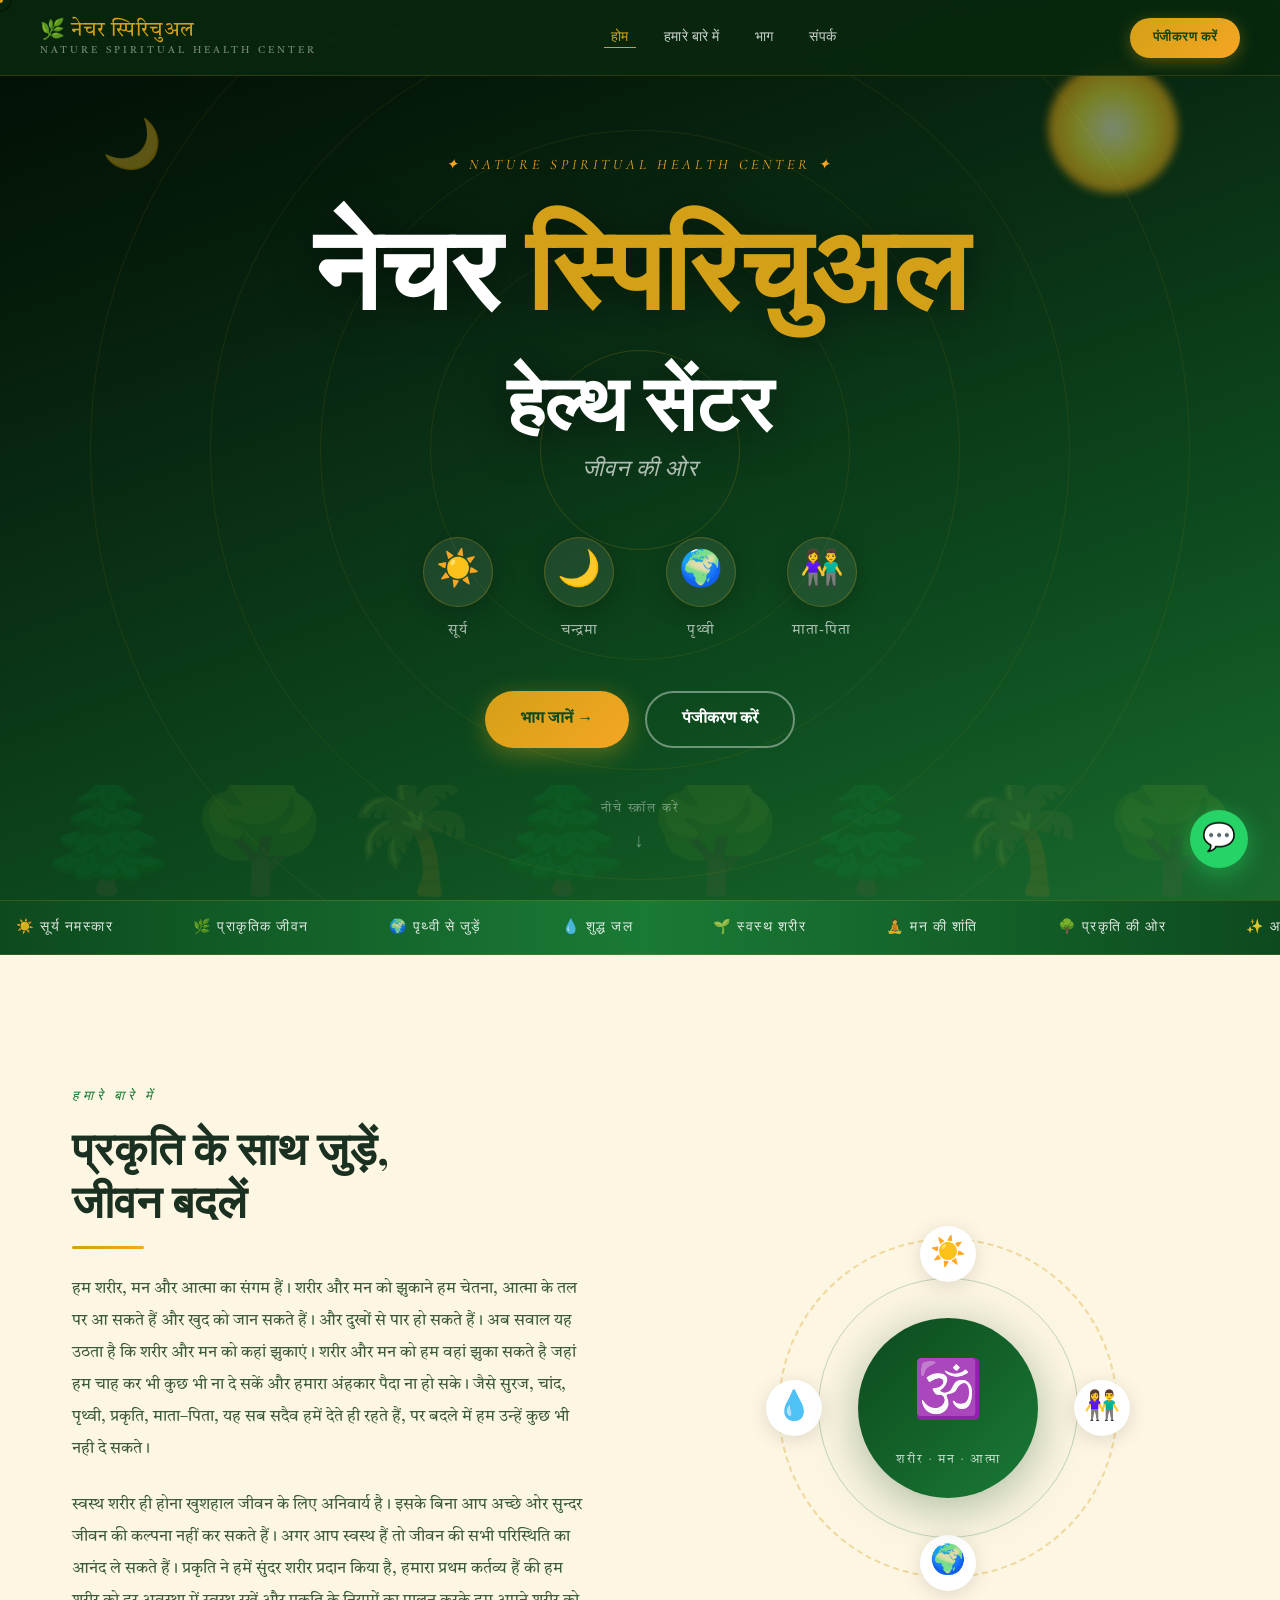
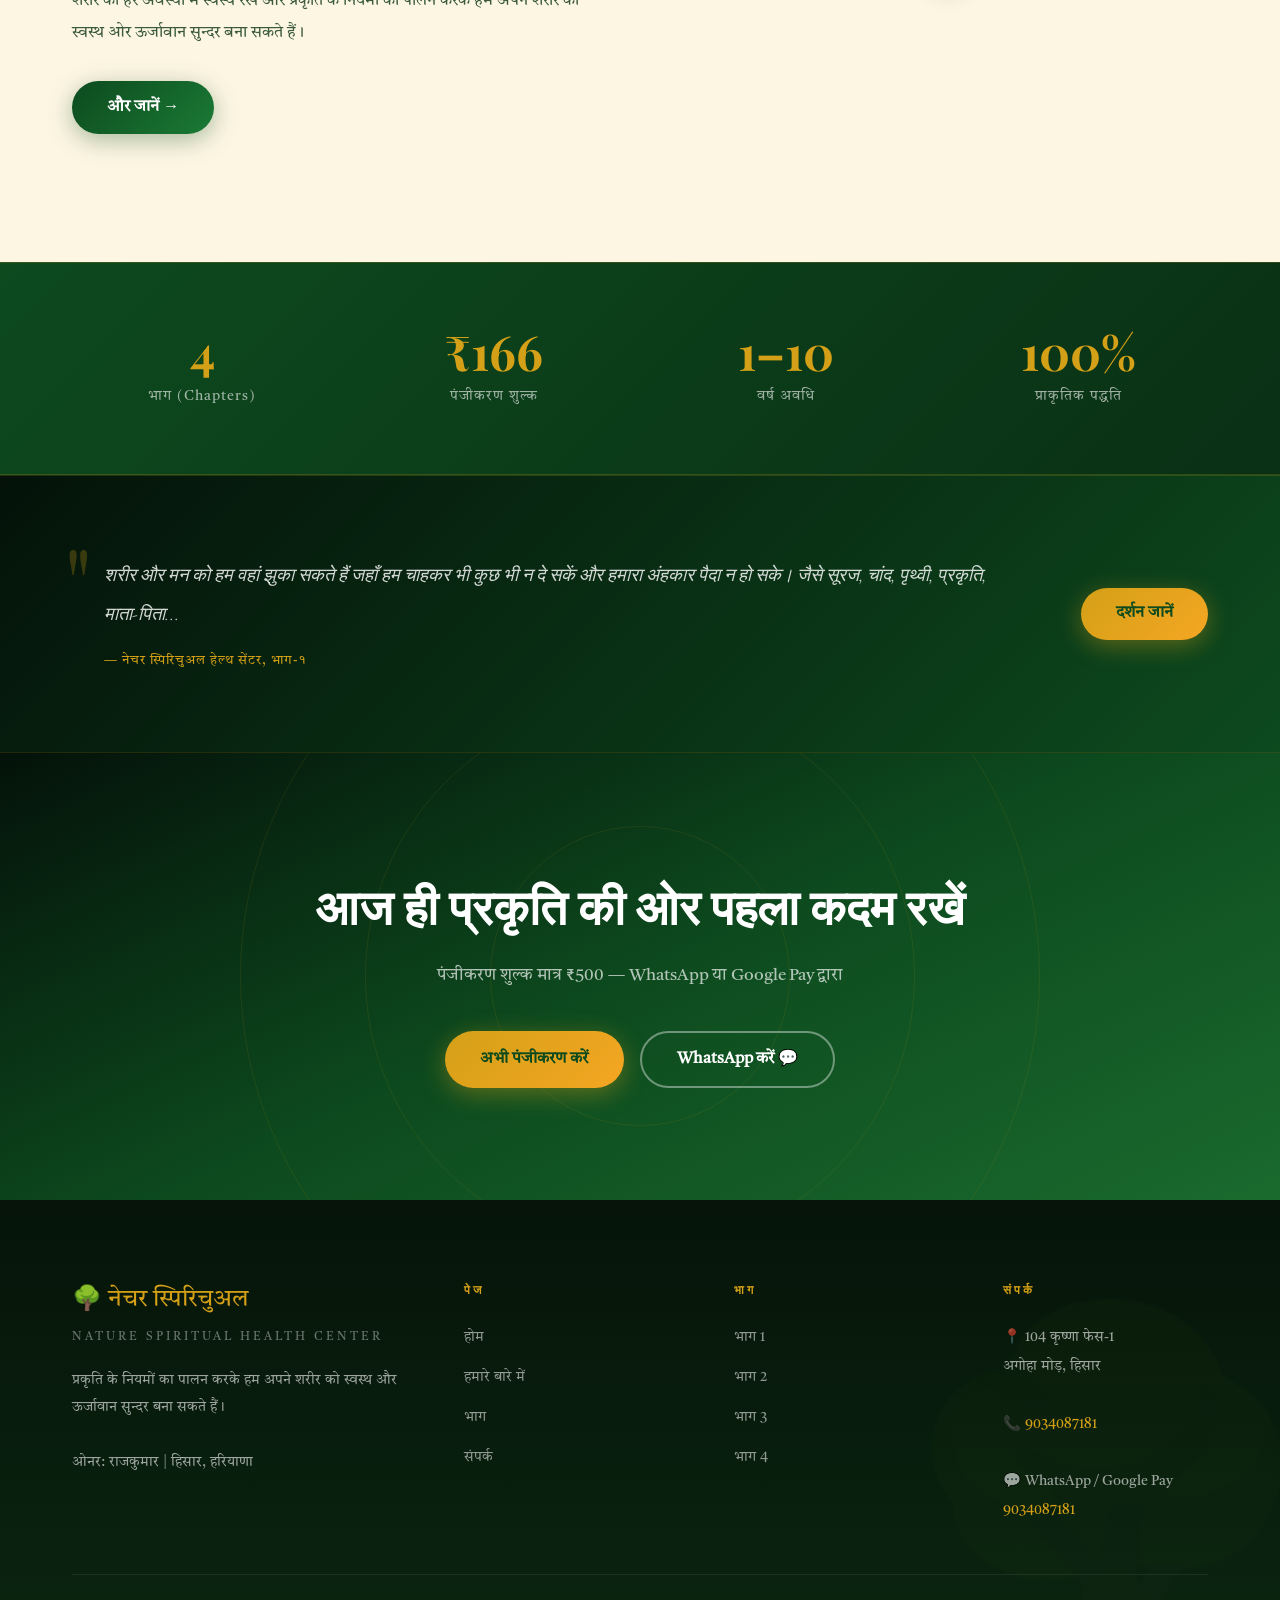
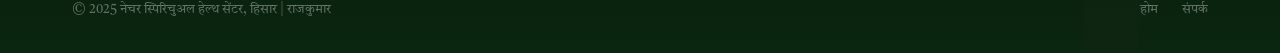
==== commit c87ccc50: "xcgnf" ====
--- a/index.html
+++ b/index.html
@@ -107,13 +107,13 @@
           <span>पृथ्वी</span>
         </div>
         <div class="cosmos-item">
-          <div class="cosmos-orb nature-orb">👭</div>
+          <div class="cosmos-orb nature-orb">👫</div>
           <span>माता-पिता</span>
         </div>
       </div>
 
       <div class="hero-actions">
-        <a href="niyam.html" class="btn btn-gold">प्रकृति नियम जानें →</a>
+        <a href="niyam.html" class="btn btn-gold">भाग जानें →</a>
         <a href="contact.html" class="btn btn-outline">पंजीकरण करें</a>
       </div>
     </div>
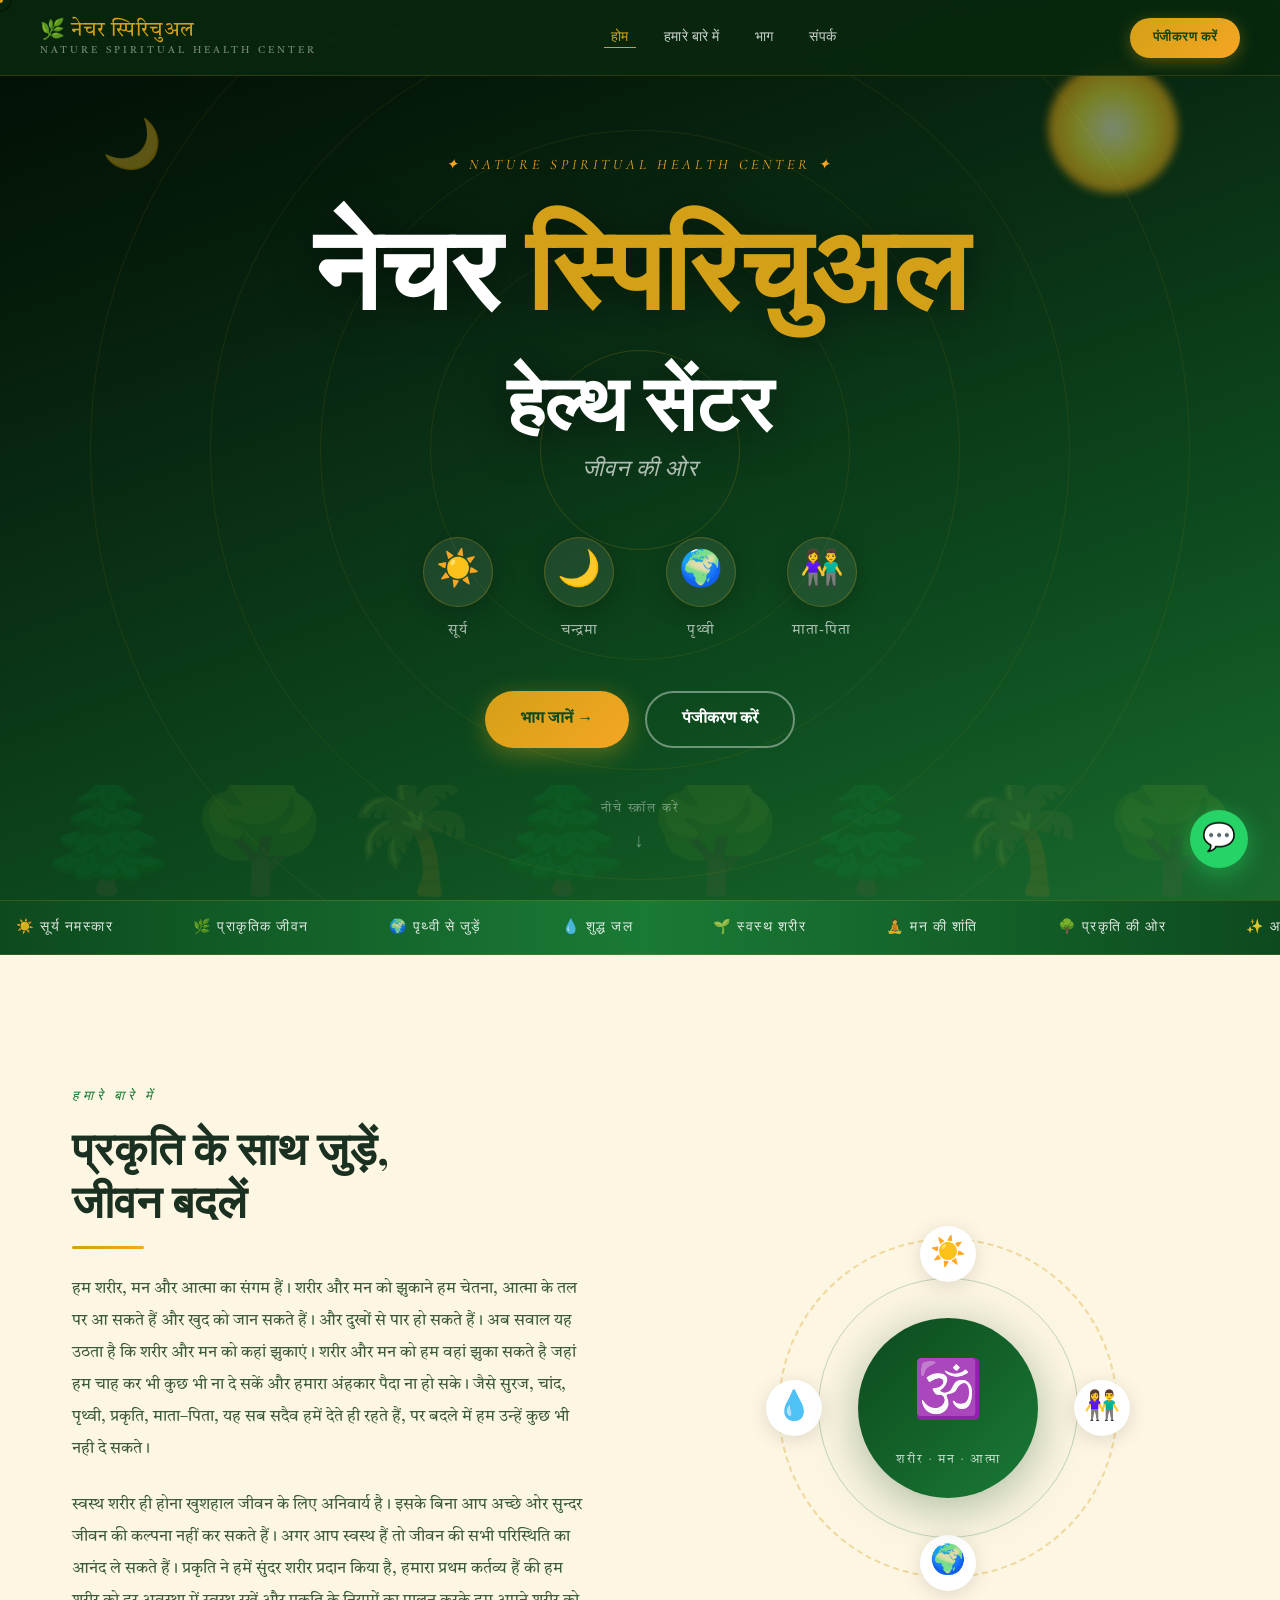
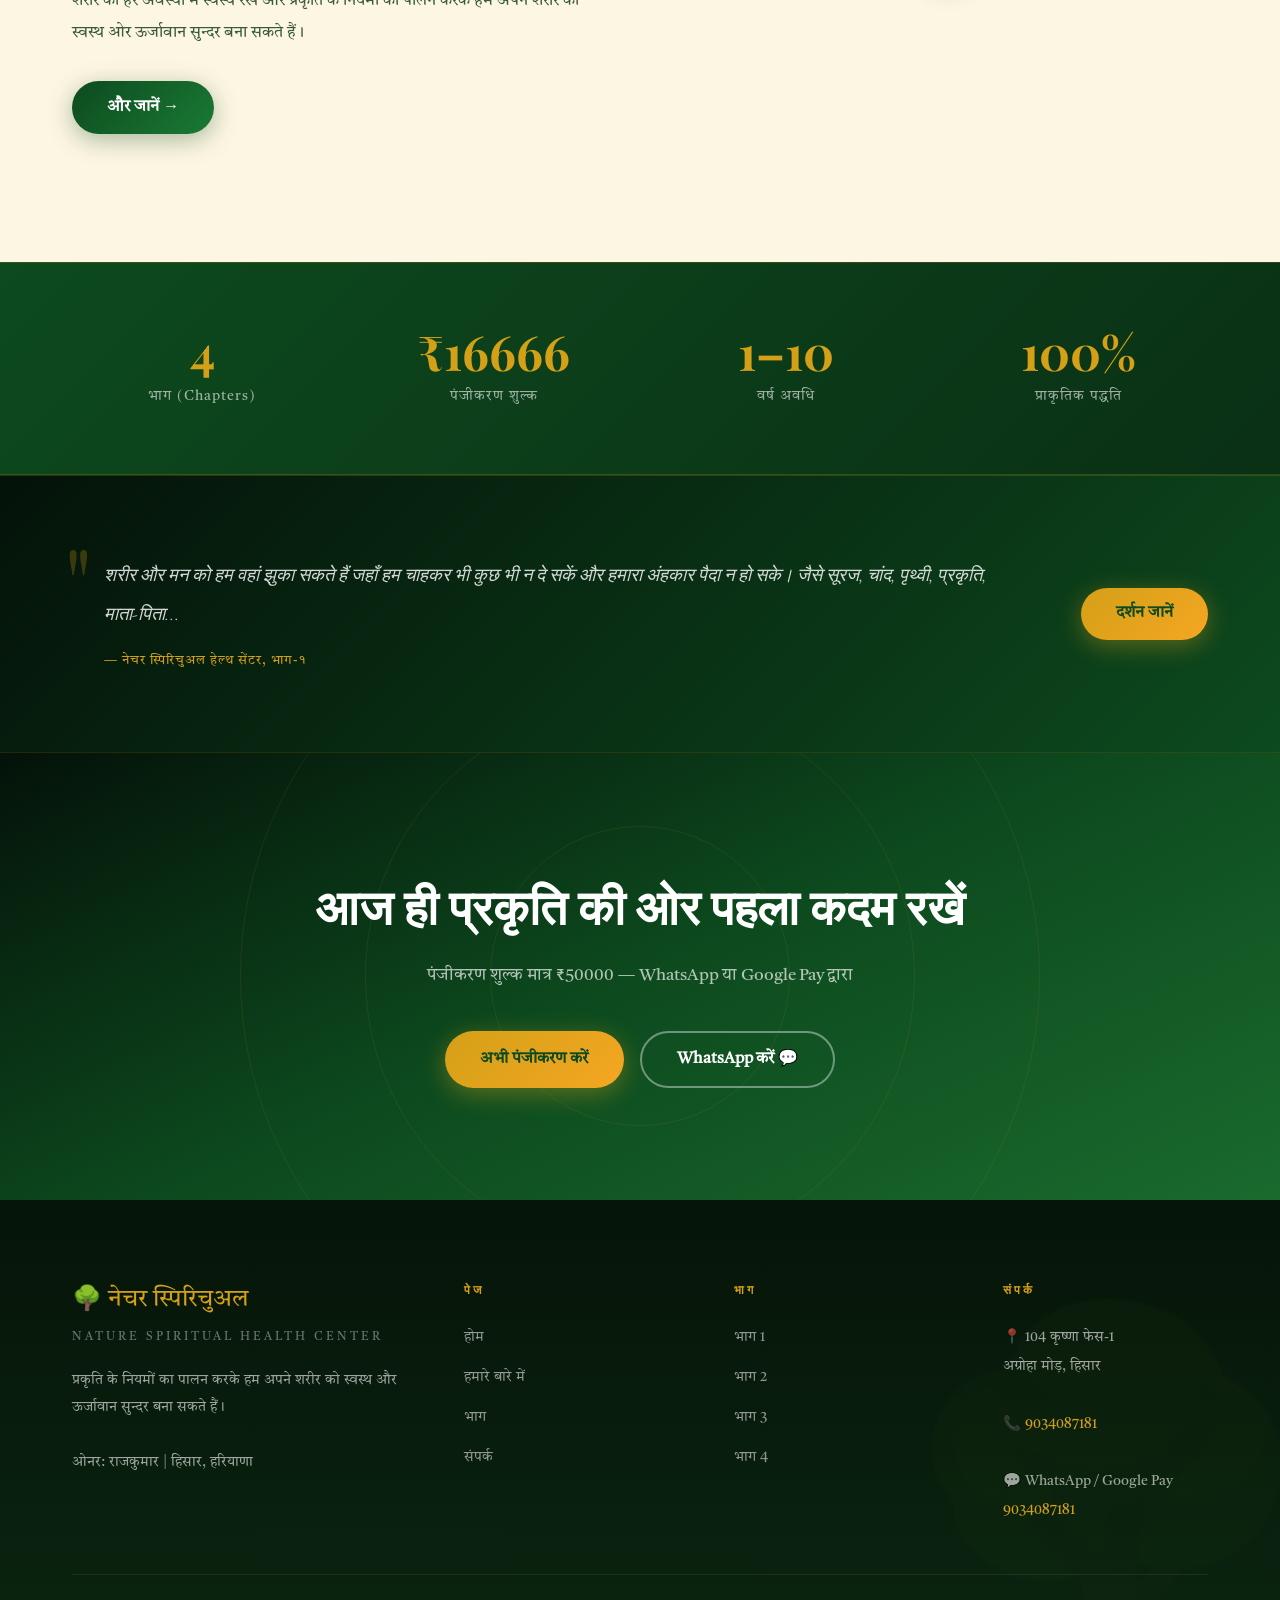
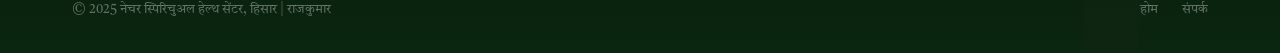
==== commit 4a004a75: "xzdgbb" ====
--- a/index.html
+++ b/index.html
@@ -194,7 +194,7 @@
           <span class="stat-lbl">भाग (Chapters)</span>
         </div>
         <div class="stat-item reveal" data-delay="0.1">
-          <span class="stat-num">₹<span data-count="500">0</span></span>
+          <span class="stat-num">₹<span data-count="50000">0</span></span>
           <span class="stat-lbl">पंजीकरण शुल्क</span>
         </div>
         <div class="stat-item reveal" data-delay="0.2">
@@ -337,7 +337,7 @@
     <div class="container">
       <div class="cta-inner reveal">
         <h2>आज ही प्रकृति की ओर पहला कदम रखें</h2>
-        <p>पंजीकरण शुल्क मात्र ₹500 — WhatsApp या Google Pay द्वारा</p>
+        <p>पंजीकरण शुल्क मात्र ₹50000 — WhatsApp या Google Pay द्वारा</p>
         <div class="cta-actions">
           <a href="contact.html" class="btn btn-gold">अभी पंजीकरण करें</a>
           <a href="https://wa.me/919034087181" class="btn btn-outline" target="_blank">WhatsApp करें 💬</a>
@@ -377,7 +377,7 @@
       </div>
       <div class="footer-col">
         <h4>संपर्क</h4>
-        <p>📍 104 कृष्णा फेस-1<br>अगोहा मोड़, हिसार<br><br>📞 <a href="tel:+919034087181"
+        <p>📍 104 कृष्णा फेस-1<br>अग्रोहा मोड़, हिसार<br><br>📞 <a href="tel:+919034087181"
             style="color:var(--gold)">9034087181</a><br><br>💬 WhatsApp / Google Pay<br><a
             href="https://wa.me/919034087181" target="_blank" style="color:var(--gold)">9034087181</a></p>
       </div>
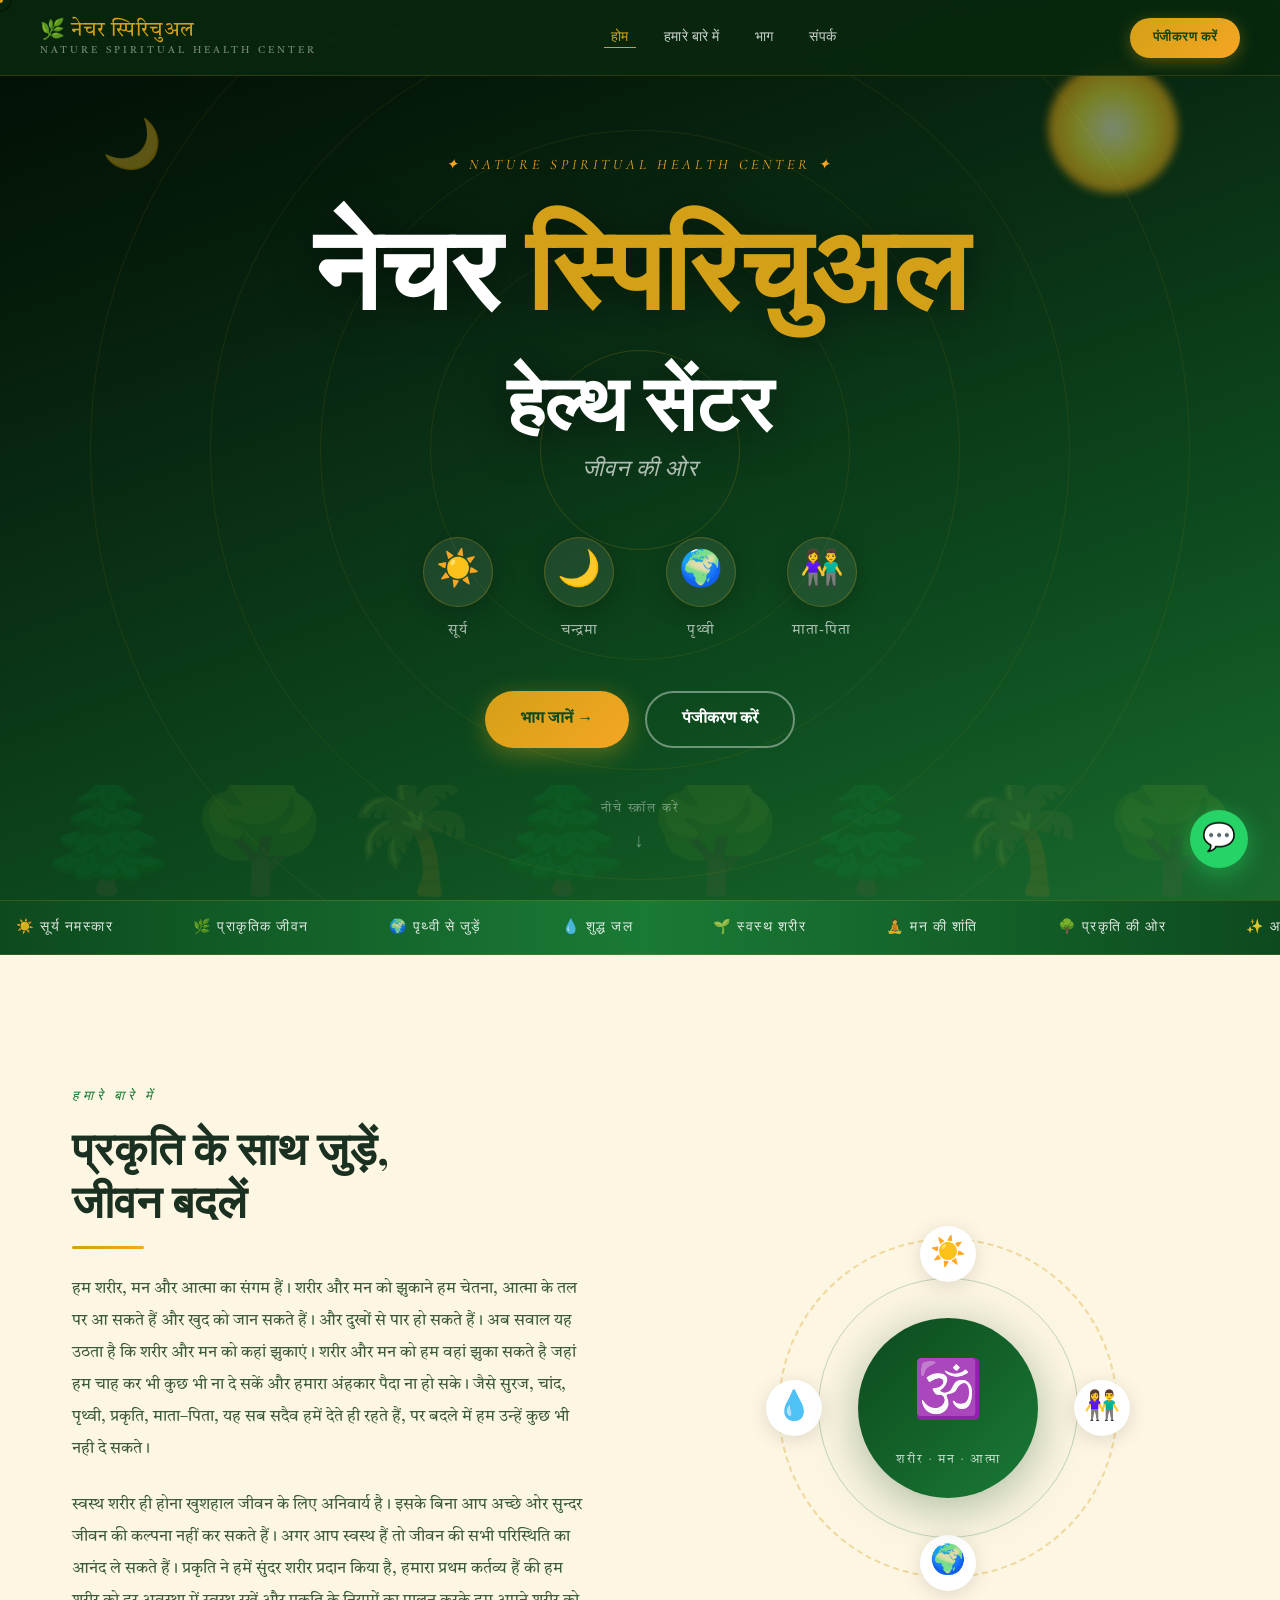
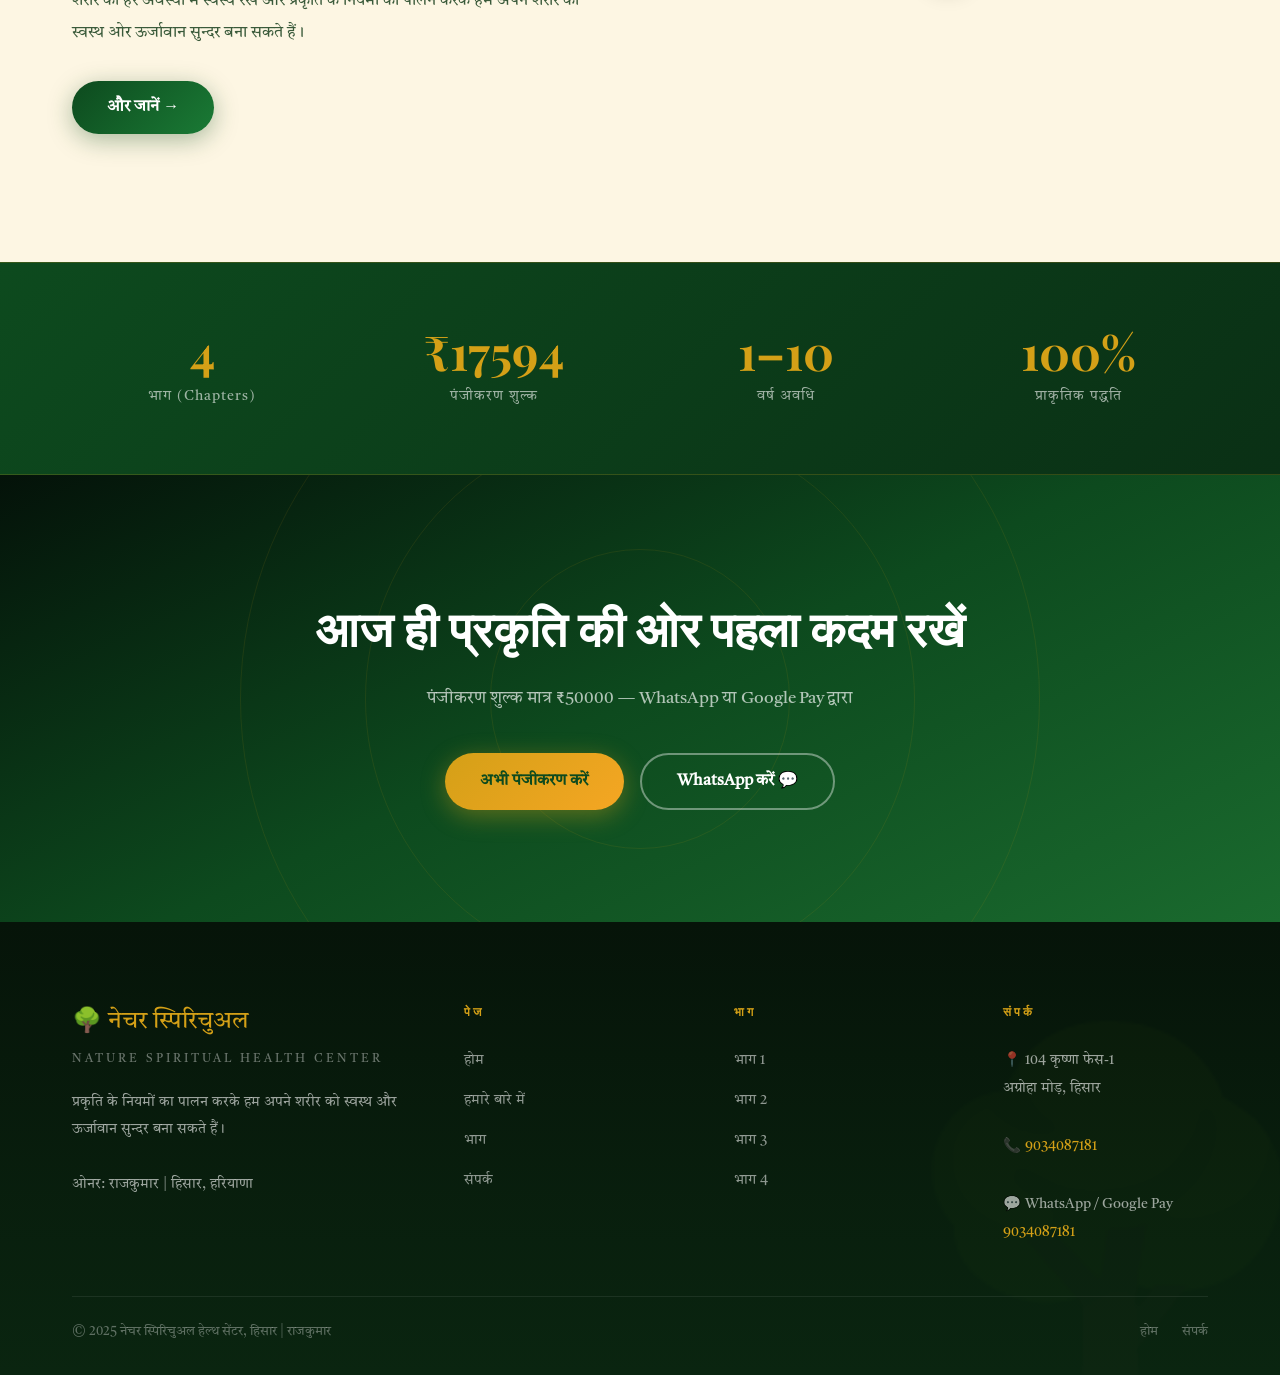
==== commit 28c98651: "sdfbgdsfb" ====
--- a/index.html
+++ b/index.html
@@ -271,7 +271,7 @@
   </section> -->
 
   <!-- ══════════════════════════════════════ PHILOSOPHY STRIP ══════════════════════════════════════ -->
-  <section class="phil-strip">
+  <!-- <section class="phil-strip">
     <div class="container">
       <div class="phil-strip-inner reveal">
         <div class="phil-quote">
@@ -283,7 +283,7 @@
         <a href="about.html" class="btn btn-gold">दर्शन जानें</a>
       </div>
     </div>
-  </section>
+  </section> -->
 
   <!-- ══════════════════════════════════════ BHAG OVERVIEW ══════════════════════════════════════ -->
   <!-- <section class="bhag-section py-section">
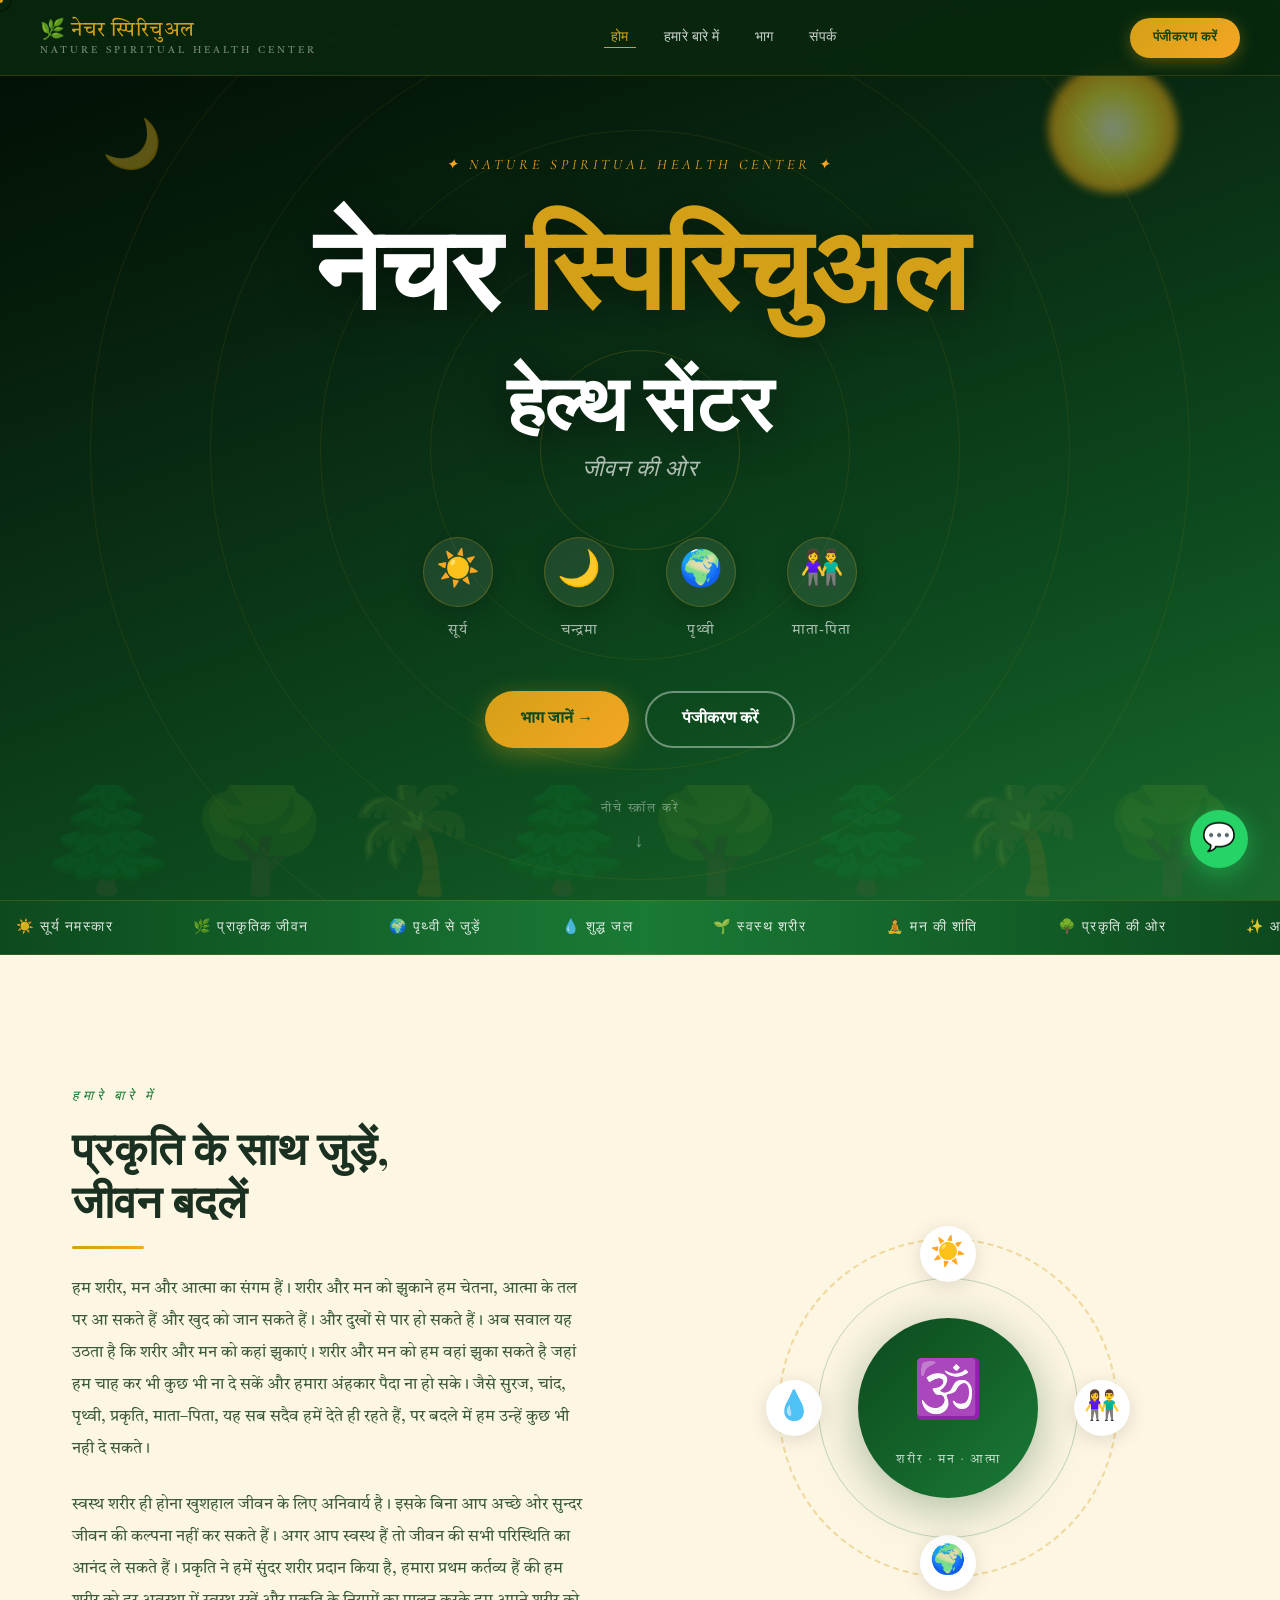
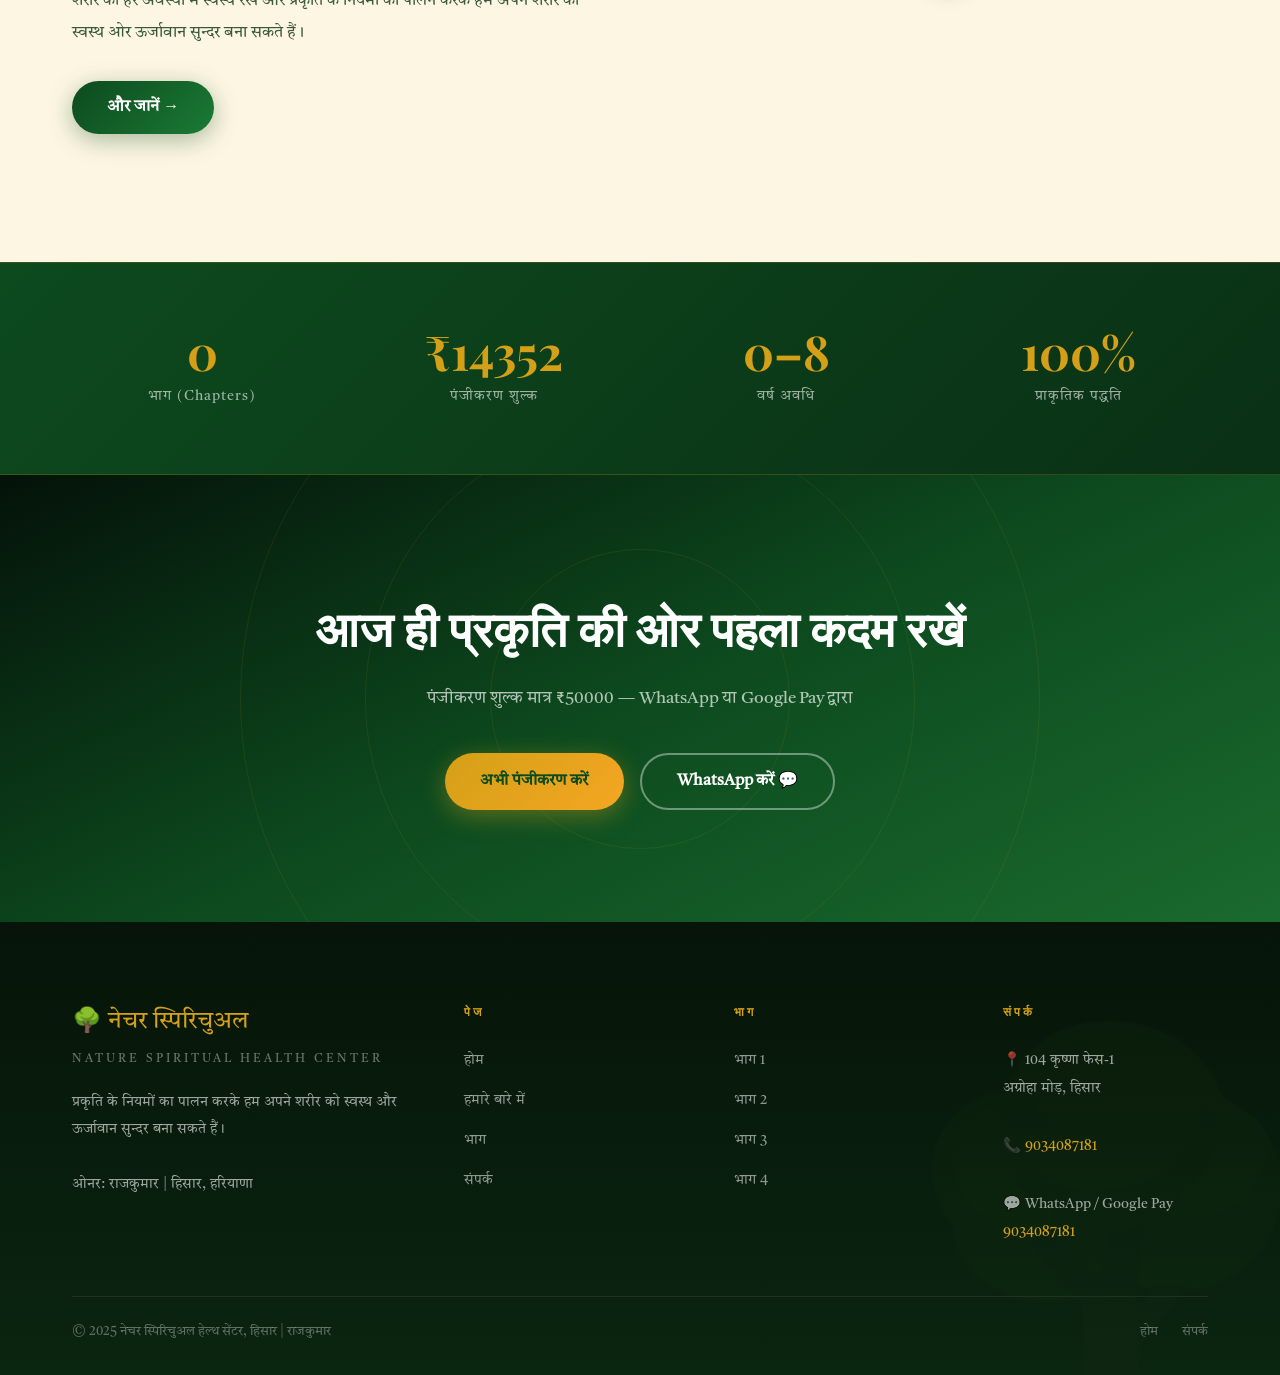
==== commit 4f583e31: "sdghdas" ====
--- a/index.html
+++ b/index.html
@@ -190,7 +190,7 @@
     <div class="container">
       <div class="stats-grid">
         <div class="stat-item reveal" data-delay="0">
-          <span class="stat-num"><span data-count="12">0</span></span>
+          <span class="stat-num"><span data-count="1 से 12">0</span></span>
           <span class="stat-lbl">भाग (Chapters)</span>
         </div>
         <div class="stat-item reveal" data-delay="0.1">
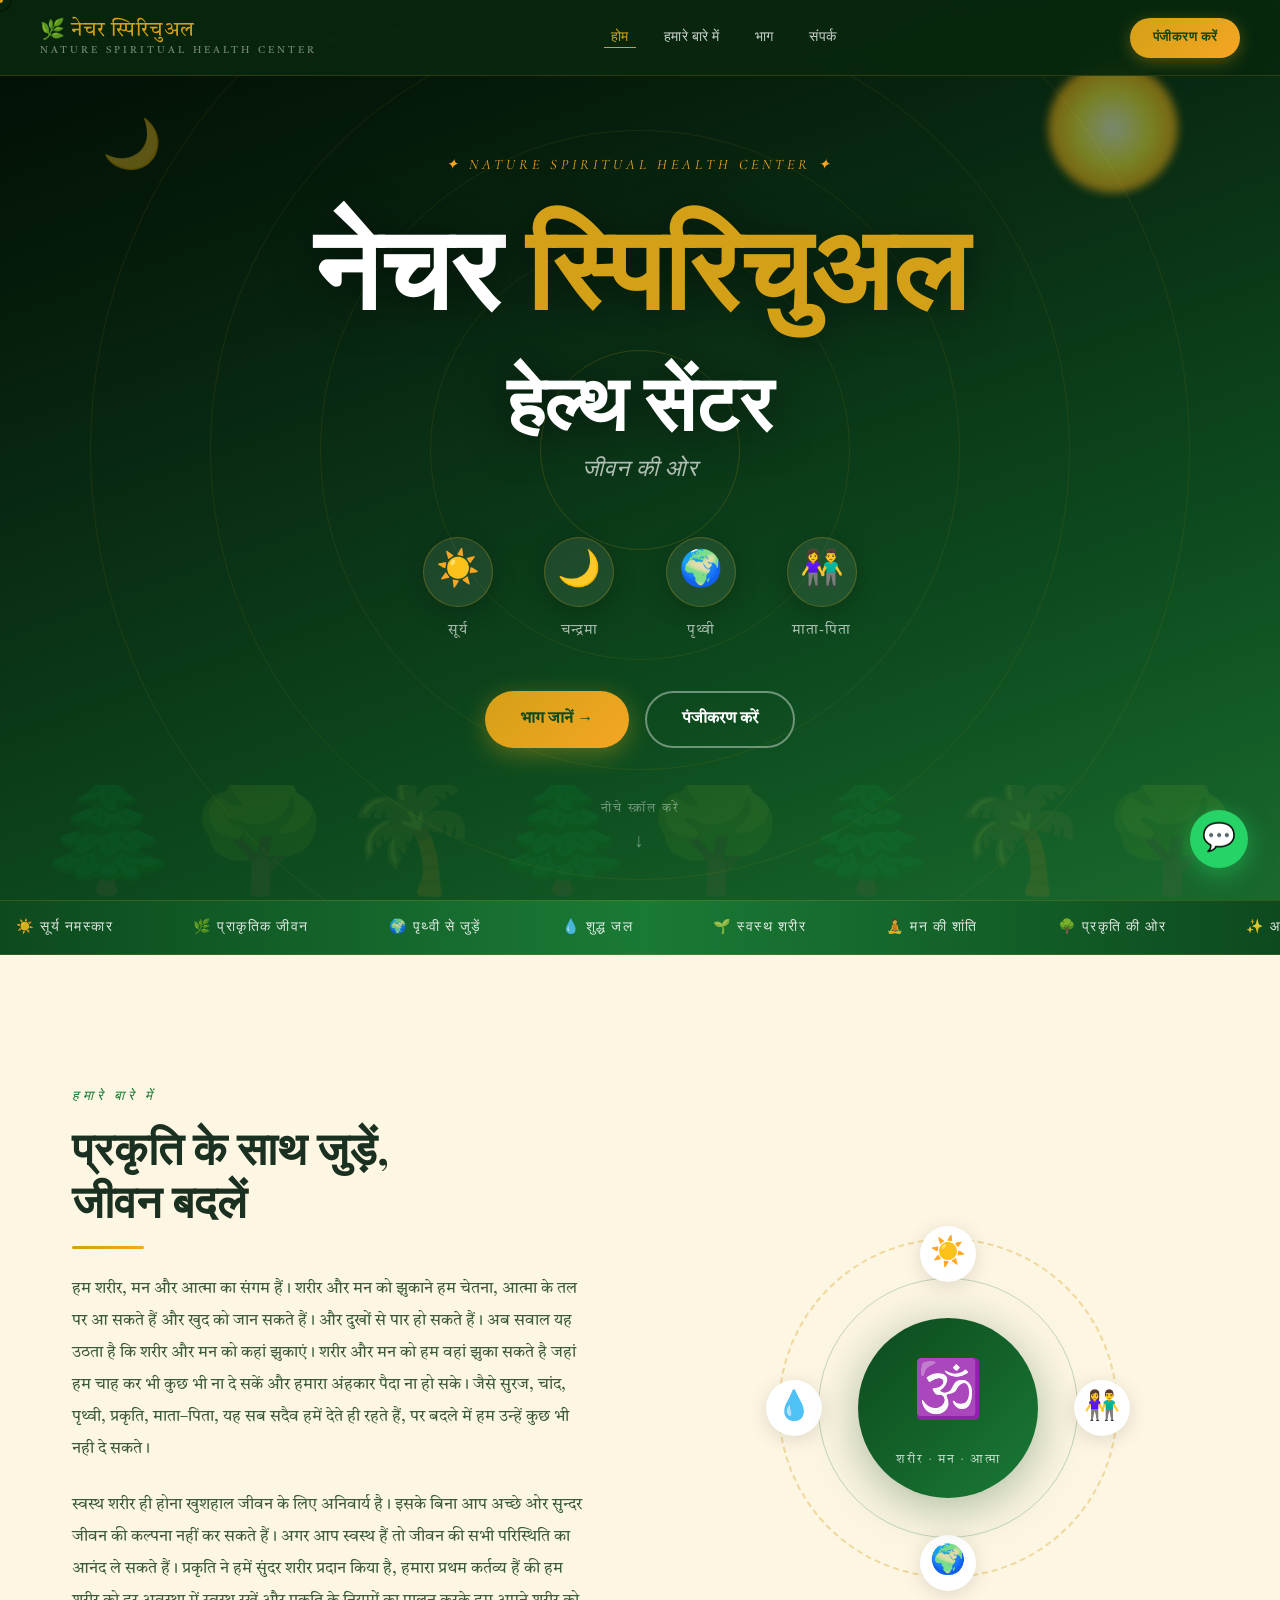
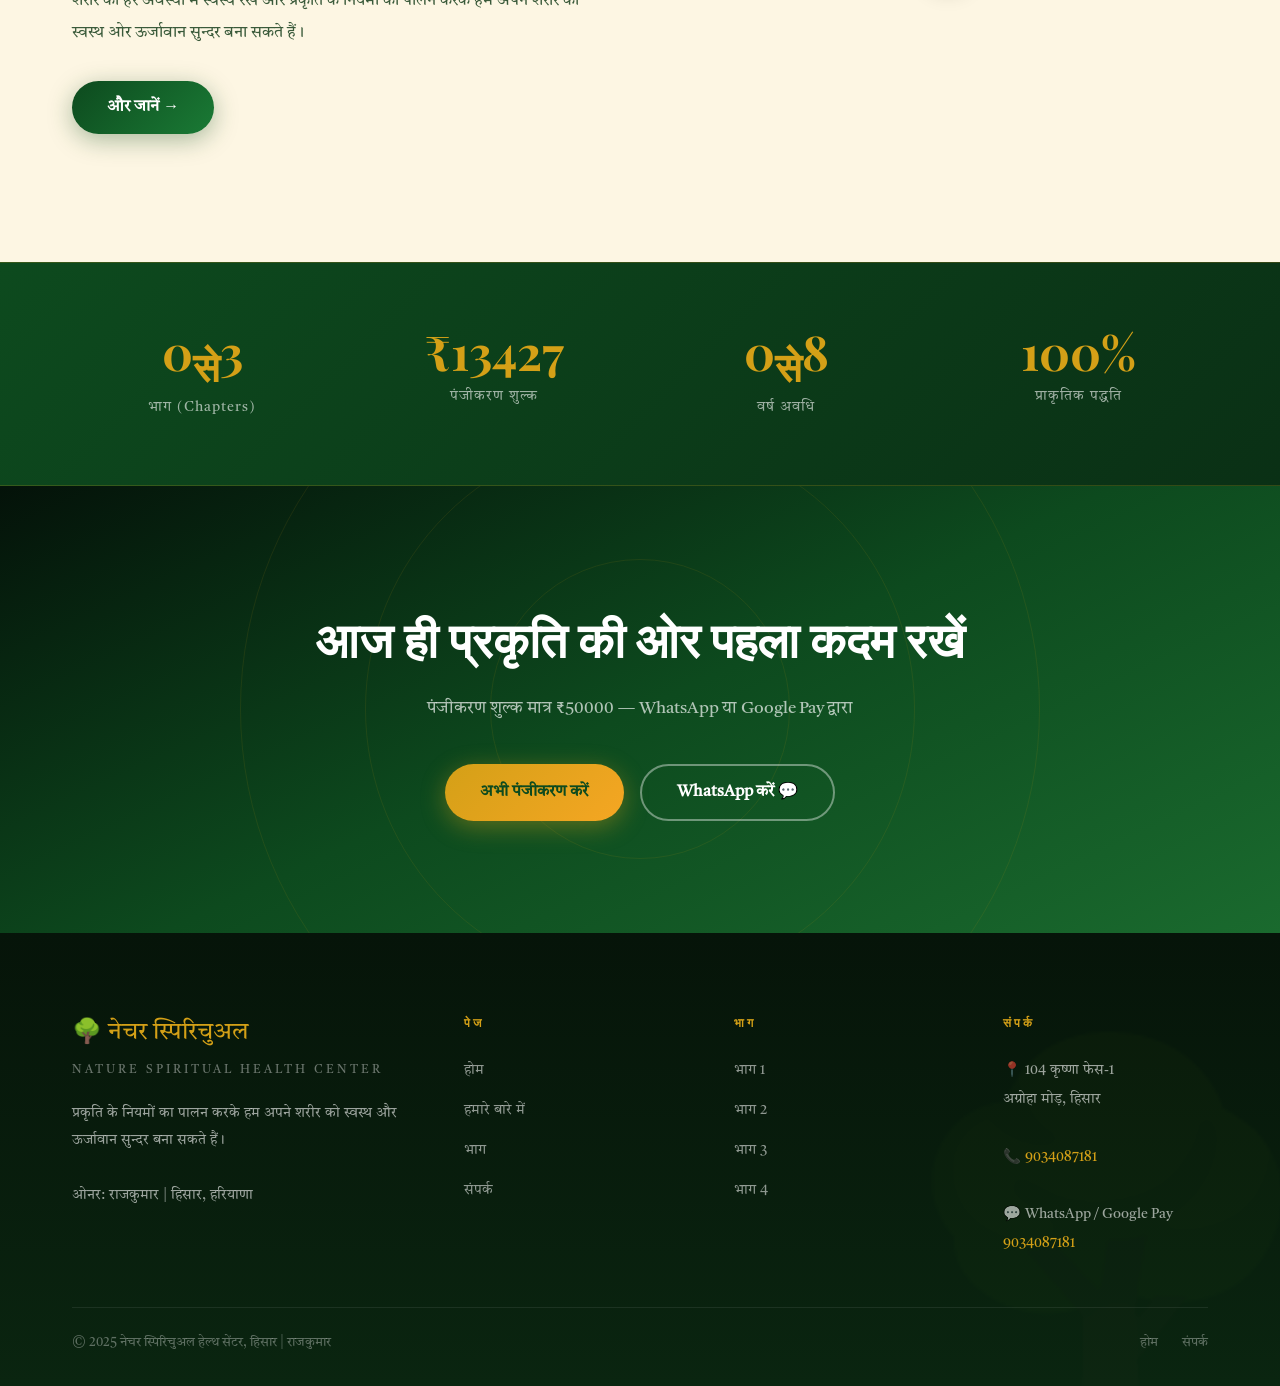
==== commit 1c351655: "idfh" ====
--- a/index.html
+++ b/index.html
@@ -189,8 +189,8 @@
   <div class="stats-banner">
     <div class="container">
       <div class="stats-grid">
-        <div class="stat-item reveal" data-delay="0">
-          <span class="stat-num"><span data-count="1 से 12">0</span></span>
+      <div class="stat-item reveal" data-delay="0.2">
+          <span class="stat-num"><span data-count="1">1</span><sub>से</sub><span data-count="12">0</span></span>
           <span class="stat-lbl">भाग (Chapters)</span>
         </div>
         <div class="stat-item reveal" data-delay="0.1">
@@ -198,7 +198,7 @@
           <span class="stat-lbl">पंजीकरण शुल्क</span>
         </div>
         <div class="stat-item reveal" data-delay="0.2">
-          <span class="stat-num"><span data-count="3">0</span>–<span data-count="30">0</span></span>
+          <span class="stat-num"><span data-count="3">0</span><sub>से</sub><span data-count="30">0</span></span>
           <span class="stat-lbl">वर्ष अवधि</span>
         </div>
         <div class="stat-item reveal" data-delay="0.3">
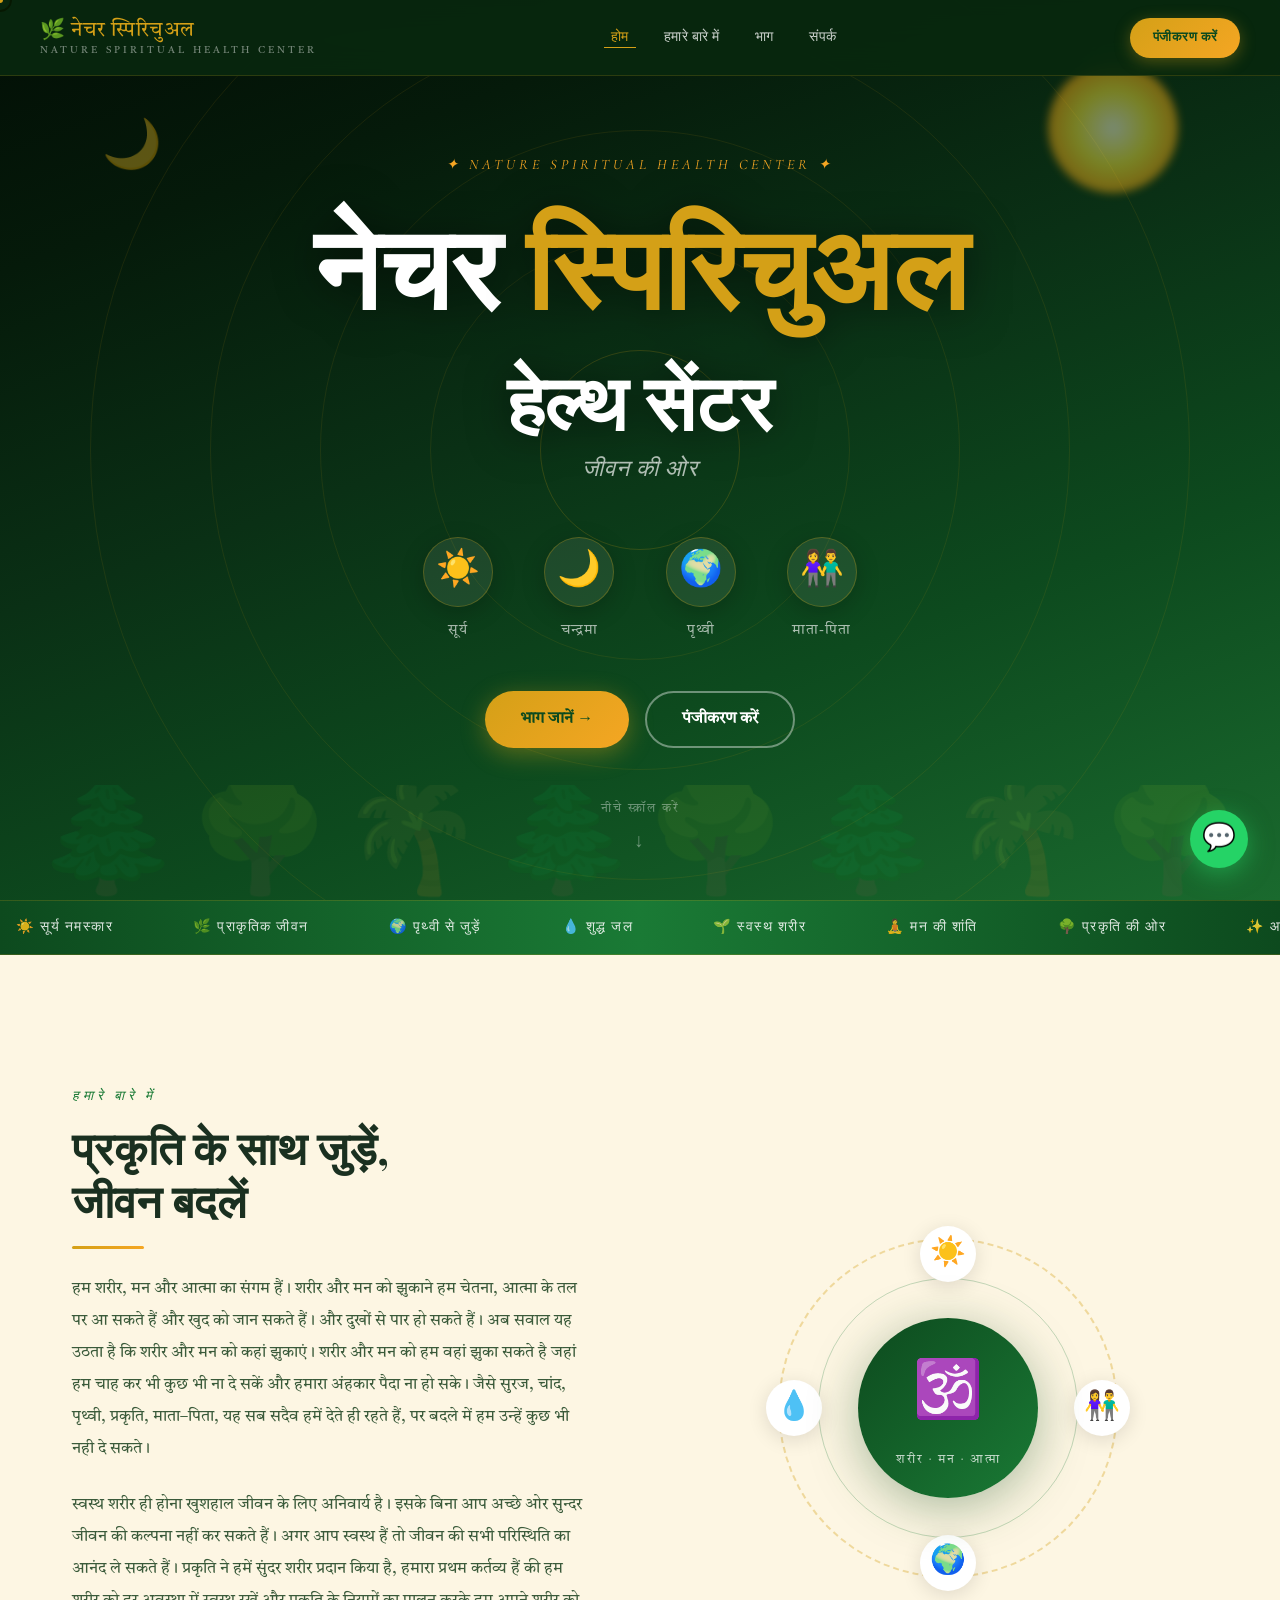
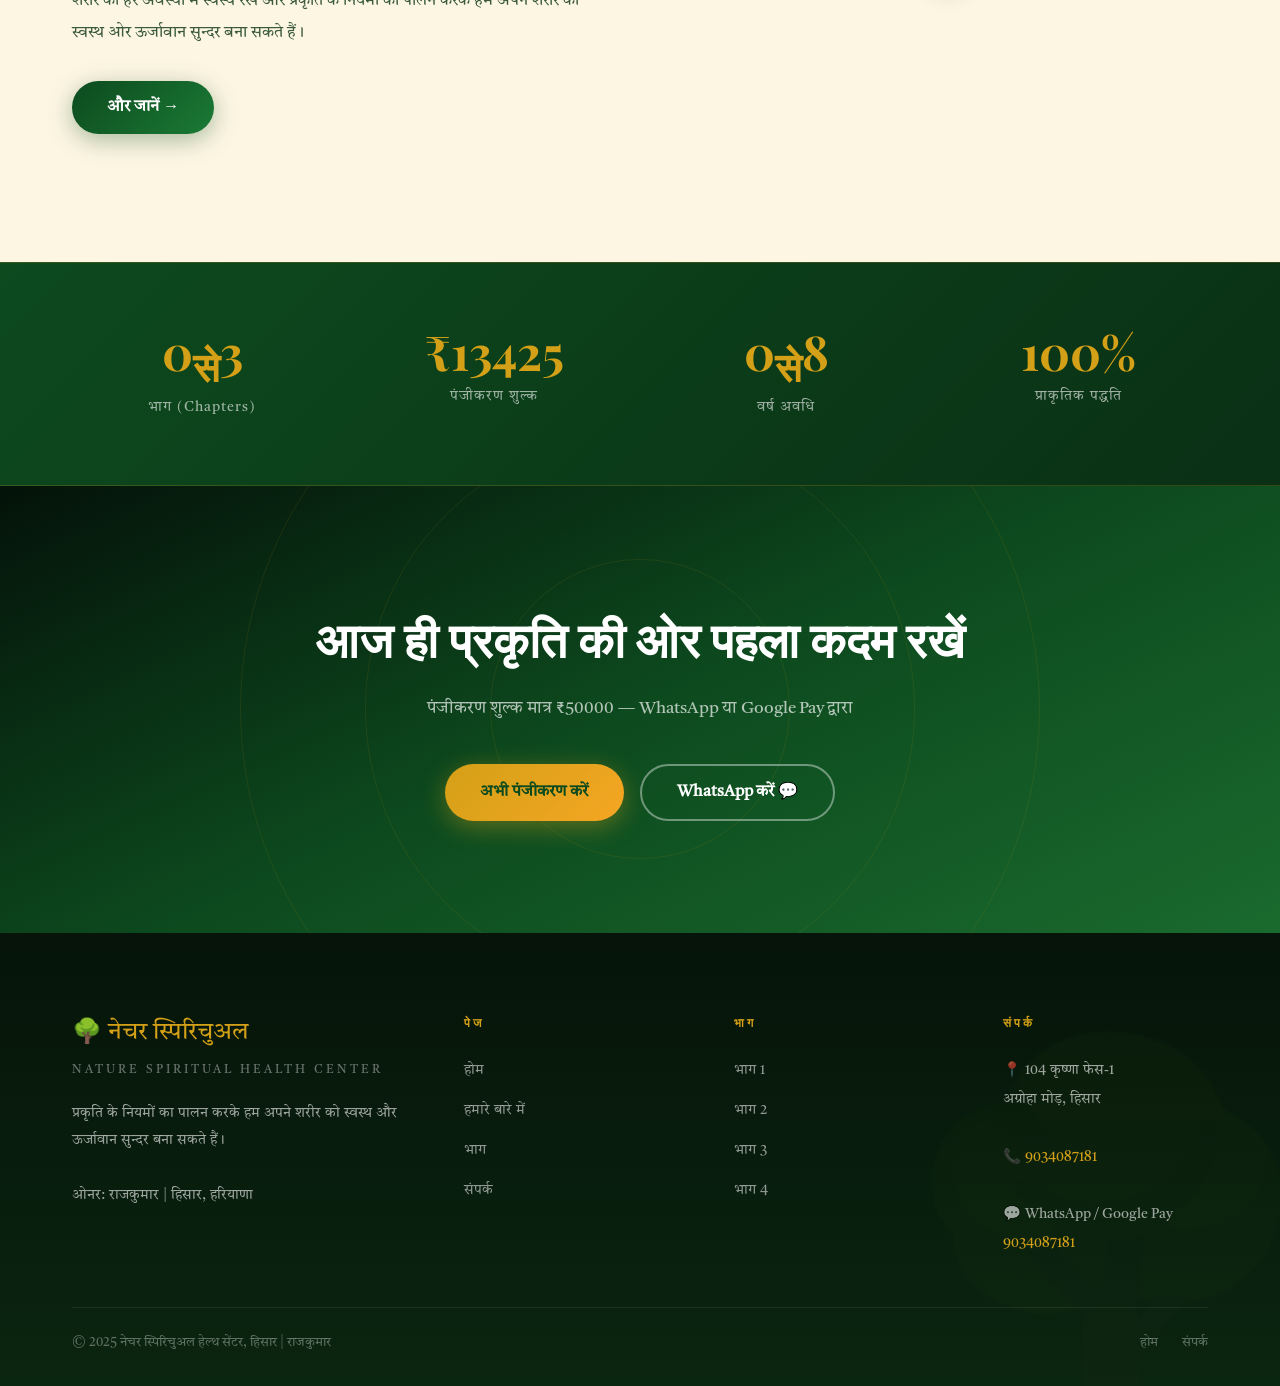
==== commit 0464f6af: "reimagin website" ====
--- a/index.html
+++ b/index.html
@@ -22,8 +22,7 @@
     </div>
   </div>
 
-  <!-- PARTICLES -->
-  <div id="particles"></div>
+
 
   <!-- CURSOR -->
   <div id="cursor"></div>
@@ -44,8 +43,6 @@
         <li><a href="index.html" class="nav-a">होम</a></li>
         <li><a href="about.html" class="nav-a">हमारे बारे में</a></li>
         <li><a href="niyam.html" class="nav-a">भाग </a></li>
-        <!-- <li><a href="dinchrya.html" class="nav-a">दिनचर्या</a></li> -->
-        <!-- <li><a href="lifestyle.html" class="nav-a">जीवनशैली</a></li> -->
         <li><a href="contact.html" class="nav-a">संपर्क</a></li>
       </ul>
       <a href="contact.html" class="nav-cta">पंजीकरण करें</a>
@@ -57,8 +54,6 @@
       <a href="index.html" class="nav-a">होम</a>
       <a href="about.html" class="nav-a">हमारे बारे में</a>
       <a href="niyam.html" class="nav-a">भाग </a>
-      <!-- <a href="dinchrya.html" class="nav-a">दिनचर्या</a> -->
-      <!-- <a href="lifestyle.html" class="nav-a">जीवनशैली</a> -->
       <a href="contact.html" class="nav-a">संपर्क</a>
       <a href="contact.html" class="nav-cta">पंजीकरण करें →</a>
     </div>
@@ -90,7 +85,6 @@
         <span class="hero-title-sm">हेल्थ सेंटर</span>
       </h1>
       <p class="hero-sub">जीवन की ओर </p>
-      <!-- <em>Towards a Natural Life</em> -->
 
       <!-- 3 cosmic bodies -->
       <div class="hero-cosmos">
@@ -209,124 +203,6 @@
     </div>
   </div>
 
-  <!-- ══════════════════════════════════════ FEATURES GRID ══════════════════════════════════════ -->
-  <!-- <section class="features-section py-section">
-    <div class="container">
-    <div class="text-center reveal features-intro" style="margin-bottom:3rem">
-      <span class="section-label">हमारे मार्गदर्शन</span>
-      <h2 class="section-title">चार मूल स्तंभ</h2>
-      <div class="divider center"></div>
-      <p class="section-desc center">प्रकृति के इन चार स्तंभों पर आधारित है हमारा समग्र स्वास्थ्य कार्यक्रम</p>
-
-      <div class="pillar-badges" aria-label="चार मूल स्तंभ सारांश">
-        <div class="pillar-pill">
-          <span class="pillar-icon" aria-hidden="true">🙏</span>
-          <span class="pillar-text">प्रकृति नियम</span>
-        </div>
-        <div class="pillar-pill">
-          <span class="pillar-icon" aria-hidden="true">⏰</span>
-          <span class="pillar-text">दैनिक दिनचर्या</span>
-        </div>
-        <div class="pillar-pill">
-          <span class="pillar-icon" aria-hidden="true">🌿</span>
-          <span class="pillar-text">जीवनशैली</span>
-        </div>
-        <div class="pillar-pill">
-          <span class="pillar-icon" aria-hidden="true">🧘</span>
-          <span class="pillar-text">आत्म-विकास</span>
-        </div>
-      </div>
-
-      <div class="features-header-cta">
-        <a href="niyam.html" class="btn btn-green">चारों स्तंभ देखें →</a>
-      </div>
-    </div>
-    <div class="features-grid stagger-children">
-      <a href="niyam.html" class="feat-card card">
-        <div class="feat-icon">🙏</div>
-        <h3 class="feat-title">प्रकृति नियम</h3>
-        <p class="feat-text">सूर्य, माता-पिता और पृथ्वी को प्रणाम करने के नियम जो जीवन को सही दिशा देते हैं।</p>
-        <span class="feat-link">जानें → </span>
-      </a>
-      <a href="dinchrya.html" class="feat-card card">
-        <div class="feat-icon">⏰</div>
-        <h3 class="feat-title">दैनिक दिनचर्या</h3>
-        <p class="feat-text">सूर्योदय से सूर्यास्त तक की वैज्ञानिक और प्राकृतिक दिनचर्या जो शरीर को ऊर्जावान रखे।</p>
-        <span class="feat-link">जानें →</span>
-      </a>
-      <a href="lifestyle.html" class="feat-card card">
-        <div class="feat-icon">🌿</div>
-        <h3 class="feat-title">जीवनशैली</h3>
-        <p class="feat-text">खान-पान, व्यायाम और आदतों से जुड़े 22 सुझाव जो आपको स्वस्थ और सक्रिय रखेंगे।</p>
-        <span class="feat-link">जानें →</span>
-      </a>
-      <a href="about.html" class="feat-card card">
-        <div class="feat-icon">🧘</div>
-        <h3 class="feat-title">आत्म-विकास</h3>
-        <p class="feat-text">मन की शांति, समर्पण और प्रकृति से जुड़ाव के माध्यम से आत्मिक विकास का मार्ग।</p>
-        <span class="feat-link">जानें →</span>
-      </a>
-    </div>
-    </div>
-  </section> -->
-
-  <!-- ══════════════════════════════════════ PHILOSOPHY STRIP ══════════════════════════════════════ -->
-  <!-- <section class="phil-strip">
-    <div class="container">
-      <div class="phil-strip-inner reveal">
-        <div class="phil-quote">
-          <span class="pq-open">"</span>
-          <p>शरीर और मन को हम वहां झुका सकते हैं जहाँ हम चाहकर भी कुछ भी न दे सकें और हमारा अंहकार पैदा न हो सके। जैसे
-            सूरज, चांद, पृथ्वी, प्रकृति, माता-पिता...</p>
-          <span class="pq-source">— नेचर स्पिरिचुअल हेल्थ सेंटर, भाग-१</span>
-        </div>
-        <a href="about.html" class="btn btn-gold">दर्शन जानें</a>
-      </div>
-    </div>
-  </section> -->
-
-  <!-- ══════════════════════════════════════ BHAG OVERVIEW ══════════════════════════════════════ -->
-  <!-- <section class="bhag-section py-section">
-    <div class="container">
-      <div class="text-center reveal" style="margin-bottom:4rem">
-        <span class="section-label">कार्यक्रम विवरण</span>
-        <h2 class="section-title">भाग १ से १२ — पूरा कार्यक्रम</h2>
-        <div class="divider center"></div>
-        <p class="section-desc center">अवधि: ३ साल से ३० साल | राजकुमार द्वारा संचालित</p>
-      </div>
-      <div class="bhag-grid">
-        <div class="bhag-card reveal" data-delay="0">
-          <div class="bc-num">भाग १</div>
-          <div class="bc-icon">☀️</div>
-          <h3>प्रकृति को प्रणाम</h3>
-          <p>सूर्य, माता-पिता, पृथ्वी और प्रकृति को धन्यवाद और प्रणाम के नियम।</p>
-          <a href="niyam.html#bhag1">पढ़ें →</a>
-        </div>
-        <div class="bhag-card reveal" data-delay="0.1">
-          <div class="bc-num">भाग २</div>
-          <div class="bc-icon">🤲</div>
-          <h3>समर्पण और स्वीकृति</h3>
-          <p>जीवन के दुखों से मुक्ति का सरल मार्ग — प्रकृति के सामने समर्पण।</p>
-          <a href="niyam.html#bhag2">पढ़ें →</a>
-        </div>
-        <div class="bhag-card reveal" data-delay="0.2">
-          <div class="bc-num">भाग ३</div>
-          <div class="bc-icon">⏰</div>
-          <h3>स्वस्थ दिनचर्या</h3>
-          <p>सूर्योदय से सूर्यास्त तक की वैज्ञानिक और प्राकृतिक दैनिक दिनचर्या।</p>
-          <a href="dinchrya.html">पढ़ें →</a>
-        </div>
-        <div class="bhag-card reveal" data-delay="0.3">
-          <div class="bc-num">भाग ४</div>
-          <div class="bc-icon">✨</div>
-          <h3>दिव्य मंत्र</h3>
-          <p>आत्मबोध का मंत्र — "मैं ही राजा हूं, इस दुनिया का मैं ही राजा हूं।"</p>
-          <a href="niyam.html#bhag4">पढ़ें →</a>
-        </div>
-      </div>
-    </div>
-  </section> -->
-
   <!-- ══════════════════════════════════════ CTA BANNER ══════════════════════════════════════ -->
   <section class="cta-banner">
     <div class="cta-rings" aria-hidden="true">
@@ -361,18 +237,16 @@
           <li><a href="index.html">होम</a></li>
           <li><a href="about.html">हमारे बारे में</a></li>
           <li><a href="niyam.html">भाग</a></li>
-          <!-- <li><a href="dinchrya.html">दिनचर्या</a></li> -->
-          <!-- <li><a href="lifestyle.html">जीवनशैली</a></li> -->
           <li><a href="contact.html">संपर्क</a></li>
         </ul>
       </div>
       <div class="footer-col">
         <h4>भाग</h4>
         <ul>
-             <li><a href="#bhag1">भाग 1</a></li>
-      <li><a href="#bhag2">भाग 2</a></li>
-      <li><a href="#harmful">भाग 3</a></li>
-      <li><a href="#bhag4">भाग  4</a></li>
+          <li><a href="niyam.html#bhag1">भाग 1</a></li>
+          <li><a href="niyam.html#bhag2">भाग 2</a></li>
+          <li><a href="niyam.html#harmful">भाग 3</a></li>
+          <li><a href="niyam.html#bhag4">भाग 4</a></li>
         </ul>
       </div>
       <div class="footer-col">
@@ -397,4 +271,4 @@
   <script src="js/main.js"></script>
 </body>
 
-</html>+</html>
--- a/css/global.css
+++ b/css/global.css
@@ -98,21 +98,7 @@
 @keyframes loaderBounce { 0%,100%{transform:scale(1)} 50%{transform:scale(1.12)} }
 @keyframes loaderFill   { from{width:0} to{width:100%} }
 
-/* ── PARTICLES ── */
-#particles {
-  position: fixed; top:0; left:0; width:100%; height:100%;
-  pointer-events: none; z-index: 1; overflow: hidden;
-}
-.leaf-p {
-  position: absolute; opacity: 0;
-  animation: leafFall linear infinite;
-  user-select: none; pointer-events: none;
-}
-@keyframes leafFall {
-  0%   { transform: translateY(-60px) rotate(0deg) translateX(0); opacity: 0.75; }
-  40%  { transform: translateY(40vh) rotate(160deg) translateX(50px); opacity: 0.55; }
-  100% { transform: translateY(110vh) rotate(380deg) translateX(-40px); opacity: 0; }
-}
+
 
 /* ── NAVIGATION ── */
 .nav-wrap {
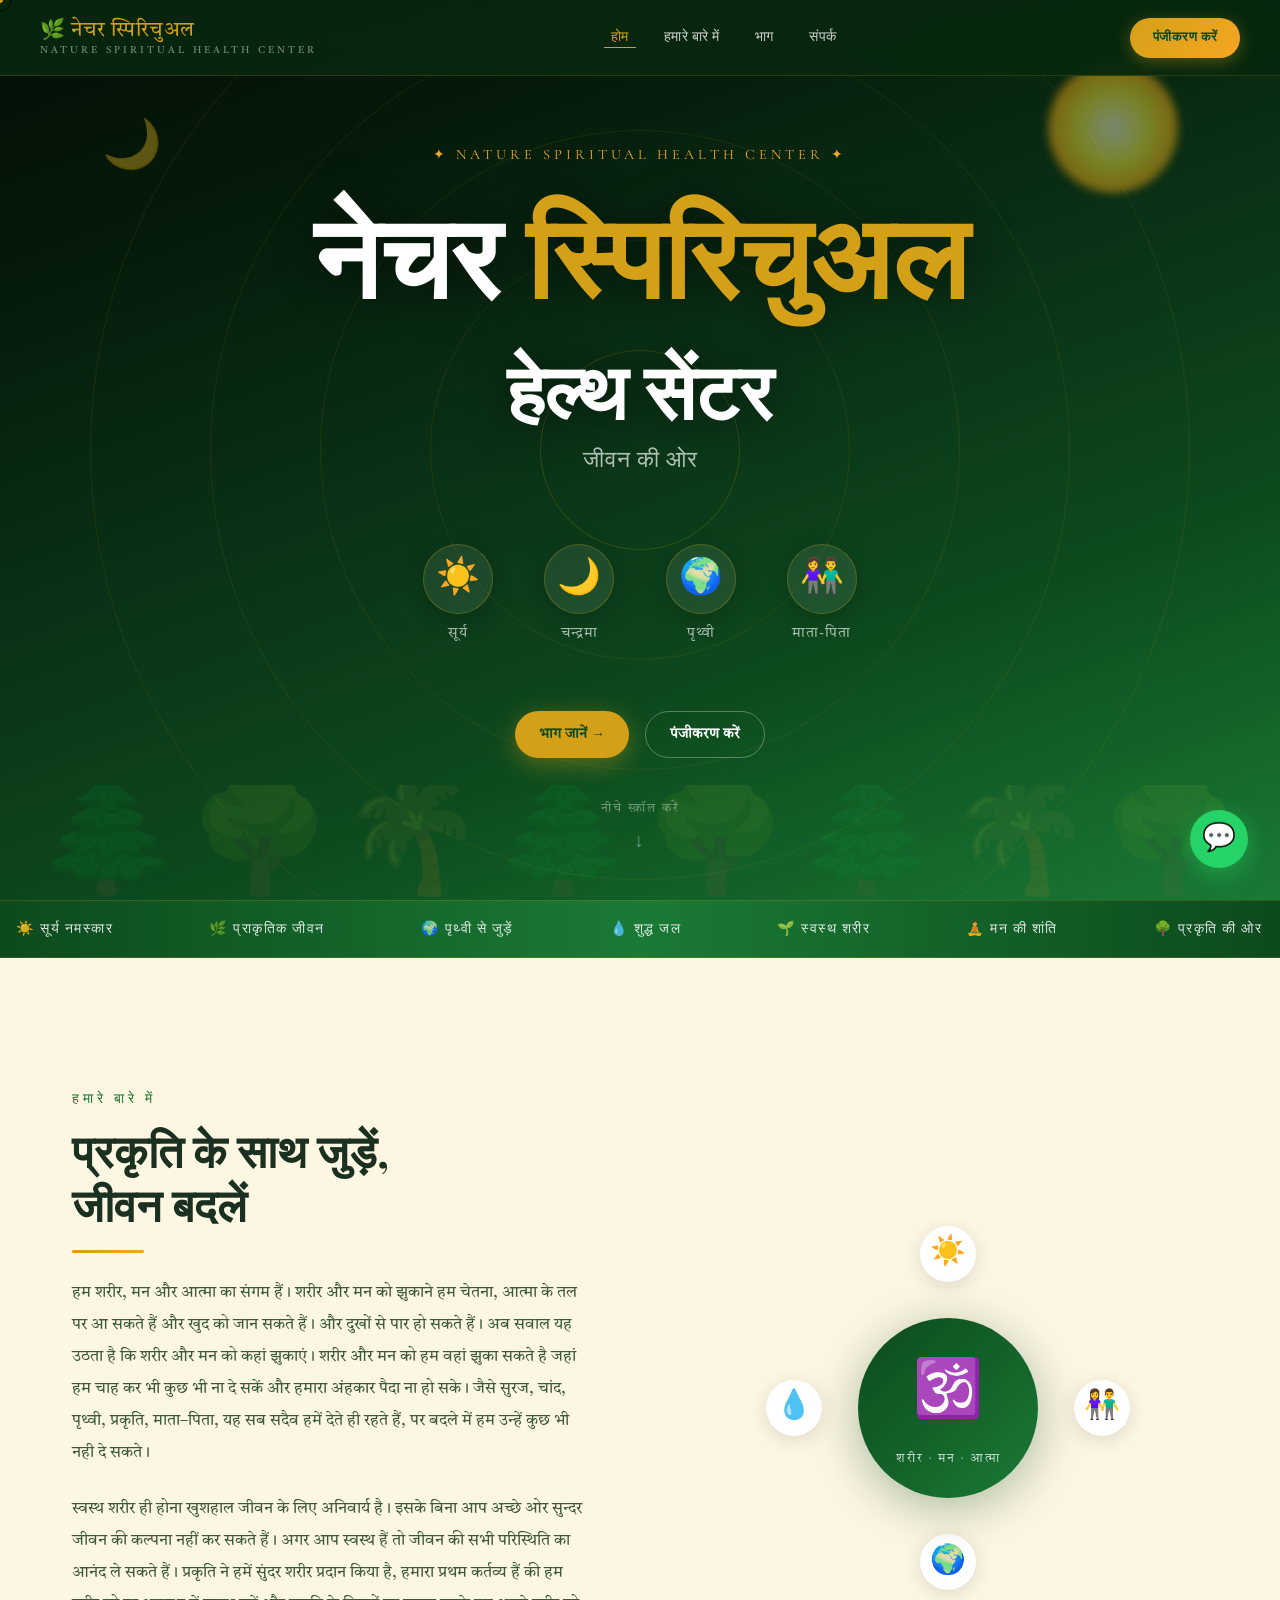
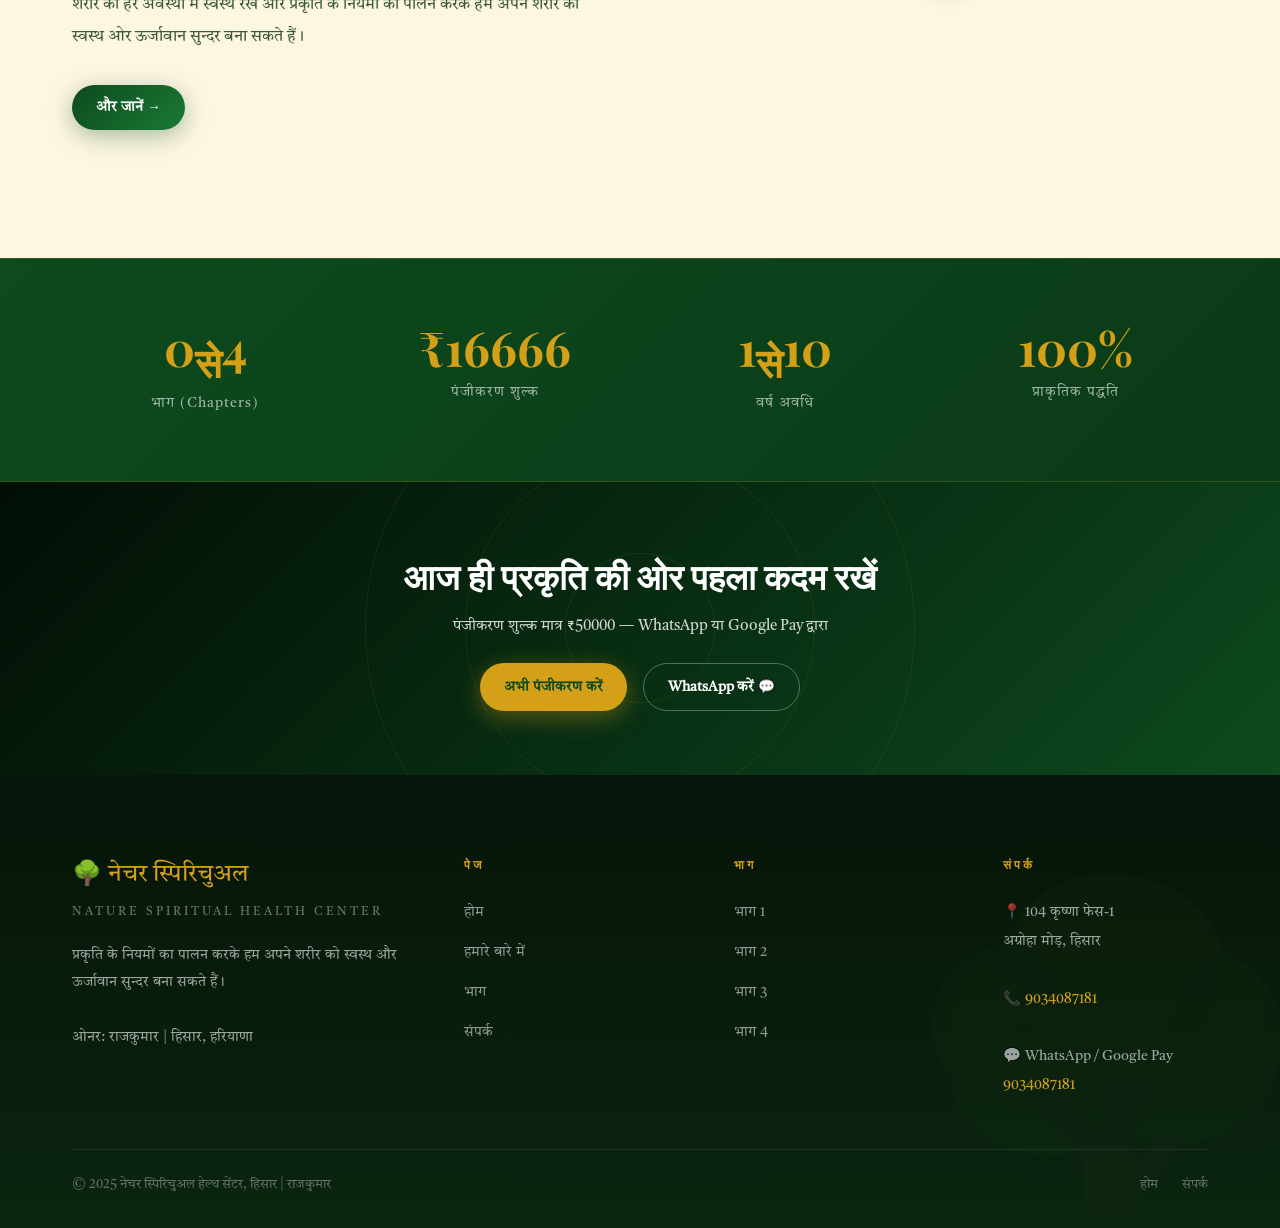
==== commit 593245a8: "final changes" ====
--- a/index.html
+++ b/index.html
@@ -222,6 +222,7 @@
     </div>
   </section>
 
+
   <!-- ══════════════════════════════════════ FOOTER ══════════════════════════════════════ -->
   <footer class="site-footer">
     <div class="footer-inner container">
--- a/css/global.css
+++ b/css/global.css
@@ -36,6 +36,29 @@
   --ease-out: cubic-bezier(0.16, 1, 0.3, 1);
   --ease-spring: cubic-bezier(0.34, 1.56, 0.64, 1);
   --transition: all 0.35s var(--ease-out);
+
+  /* Font Families */
+  --font-hindi: 'Tiro Devanagari Hindi', serif;
+  --font-display: 'Playfair Display', serif;
+  --font-serif: 'Cormorant Garamond', serif;
+  --font-serif-italic: 'Cormorant Garamond', serif; /* Italic variant is handled by font-style */
+
+  /* Spacing */
+  --space-xs: 0.5rem;
+  --space-sm: 1rem;
+  --space-md: 1.5rem;
+  --space-lg: 2.5rem;
+  --space-xl: 4rem;
+  --section-py: 6rem;
+
+  /* Font Sizes */
+  --text-sm: 0.875rem;
+  --text-base: 1rem;
+  --text-lg: 1.125rem;
+  --text-xl: 1.25rem;
+  --heading-sm: 1.5rem;
+  --heading-md: 2rem;
+  --heading-lg: 3rem;
 }
 
 /* ── RESET ── */
@@ -44,7 +67,7 @@
 }
 html { scroll-behavior: smooth; font-size: 16px; }
 body {
-  font-family: 'Tiro Devanagari Hindi', serif;
+  font-family: var(--font-hindi);
   background: var(--cream);
   color: var(--text);
   overflow-x: hidden;
@@ -54,6 +77,23 @@
 img { max-width: 100%; display: block; }
 a { text-decoration: none; }
 ul { list-style: none; }
+
+/* ── UTILITIES ── */
+.text-center { text-align: center; }
+.text-left   { text-align: left; }
+.text-right  { text-align: right; }
+
+.d-flex        { display: flex; }
+.justify-center{ justify-content: center; }
+.align-center  { align-items: center; }
+
+.mb-xs { margin-bottom: var(--space-xs); }
+.mb-sm { margin-bottom: var(--space-sm); }
+.mb-md { margin-bottom: var(--space-md); }
+.mb-lg { margin-bottom: var(--space-lg); }
+.mb-xl { margin-bottom: var(--space-xl); }
+
+.py-section { padding-top: var(--section-py); padding-bottom: var(--section-py); }
 
 /* ── CUSTOM CURSOR ── */
 #cursor {
@@ -90,7 +130,7 @@
 #page-loader.hide { opacity: 0; visibility: hidden; pointer-events: none; }
 .loader-tree  { font-size: 4.5rem; animation: loaderBounce 0.9s ease-in-out infinite; }
 .loader-title { color: var(--gold); font-size: 1.3rem; letter-spacing: 3px; margin-top: 1rem;
-                font-family: 'Cormorant Garamond', serif; font-style: italic; }
+                font-family: var(--font-serif-italic); }
 .loader-bar   { width: 180px; height: 3px; background: rgba(255,255,255,0.1);
                 border-radius: 2px; margin-top: 1.2rem; overflow: hidden; }
 .loader-fill  { height: 100%; background: linear-gradient(90deg, var(--gold), var(--amber));
@@ -130,7 +170,7 @@
 .nav-links .nav-a {
   color: rgba(255,255,255,0.78); padding: 0.45rem 1rem;
   border-radius: 30px; font-size: 0.88rem;
-  font-family: 'Cormorant Garamond', serif; letter-spacing: 0.5px;
+  font-family: var(--font-serif); letter-spacing: 0.5px;
   transition: var(--transition); position: relative;
 }
 .nav-links .nav-a::after {
@@ -148,7 +188,7 @@
   color: var(--forest); padding: 0.55rem 1.4rem;
   border-radius: var(--radius-pill); font-weight: 700;
   font-size: 0.82rem; letter-spacing: 0.5px;
-  font-family: 'Cormorant Garamond', serif;
+  font-family: var(--font-serif);
   transition: var(--transition);
   box-shadow: 0 4px 16px rgba(212,160,23,0.35);
 }
@@ -195,7 +235,7 @@
 .footer-brand .fb-name  { font-size: 1.5rem; color: var(--gold); margin-bottom: 0.4rem; }
 .footer-brand .fb-tag   { font-size: 0.75rem; color: rgba(255,255,255,0.4); letter-spacing: 3px; text-transform: uppercase; margin-bottom: 1.2rem; }
 .footer-brand .fb-desc  { font-size: 0.9rem; color: rgba(255,255,255,0.6); line-height: 1.9; }
-.footer-col h4 { color: var(--gold); font-size: 0.75rem; letter-spacing: 3px; text-transform: uppercase; margin-bottom: 1.5rem; font-family: 'Cormorant Garamond', serif; }
+.footer-col h4 { color: var(--gold); font-size: 0.75rem; letter-spacing: 3px; text-transform: uppercase; margin-bottom: 1.5rem; font-family: var(--font-serif); }
 .footer-col ul li { margin-bottom: 0.8rem; }
 .footer-col ul a { color: rgba(255,255,255,0.55); font-size: 0.9rem; transition: color 0.3s; }
 .footer-col ul a:hover { color: var(--gold); }
@@ -243,7 +283,7 @@
 
 /* ── SHARED SECTION HELPERS ── */
 .section-label {
-  display: inline-block; font-family: 'Cormorant Garamond', serif; font-style: italic;
+  display: inline-block; font-family: var(--font-serif-italic);
   font-size: 0.85rem; letter-spacing: 4px; text-transform: uppercase;
   color: var(--leaf); margin-bottom: 0.8rem;
 }
@@ -251,7 +291,7 @@
 .section-title {
   font-size: clamp(2rem, 3.5vw, 3.2rem);
   line-height: 1.2; margin-bottom: 1.2rem;
-  font-family: 'Playfair Display', serif;
+  font-family: var(--font-display);
 }
 .section-title.light { color: var(--white); }
 .divider {
@@ -268,7 +308,7 @@
 .btn {
   display: inline-flex; align-items: center; justify-content: center; gap: 0.5rem;
   padding: 0.8rem 2.2rem; border-radius: var(--radius-pill);
-  font-size: 1rem; font-family: 'Tiro Devanagari Hindi', serif;
+  font-size: 1rem; font-family: var(--font-hindi);
   transition: var(--transition); cursor: none;
   border: none; font-weight: 600;
 }
@@ -317,18 +357,18 @@
 .breadcrumb { display: flex; gap: 0.6rem; align-items: center; margin-bottom: 1.2rem; }
 .breadcrumb a, .breadcrumb span {
   font-size: 0.8rem; color: rgba(255,255,255,0.5); letter-spacing: 1px;
-  font-family: 'Cormorant Garamond', serif;
+  font-family: var(--font-serif);
 }
 .breadcrumb a:hover { color: var(--gold); }
 .breadcrumb .sep { color: rgba(255,255,255,0.25); }
 .page-hero-title {
-  font-family: 'Playfair Display', serif;
+  font-family: var(--font-display);
   font-size: clamp(2.5rem, 6vw, 5rem);
   color: white; line-height: 1.1; margin-bottom: 1rem;
 }
 .page-hero-title .gold { color: var(--gold); }
 .page-hero-sub {
-  font-family: 'Cormorant Garamond', serif; font-style: italic;
+  font-family: var(--font-serif-italic);
   font-size: clamp(1rem, 2vw, 1.3rem); color: rgba(255,255,255,0.65);
   max-width: 600px;
 }
--- a/css/home.css
+++ b/css/home.css
@@ -6,7 +6,7 @@
   display: flex; align-items: center; justify-content: center;
   overflow: hidden;
   background: linear-gradient(160deg,
-    #020e05 0%, #051a0a 20%, #0a3015 45%, #0d4a1e 70%, #1a6a2e 100%
+    #020e05 0%, #051a0a 20%, #0a3015 45%, var(--forest) 70%, var(--leaf) 100%
   );
 }
 
@@ -30,7 +30,7 @@
 .hero-sun {
   position: absolute; top:7%; right:8%;
   width:130px; height:130px; border-radius:50%;
-  background: radial-gradient(circle, #fffde7, #ffeb3b 40%, #ff8f00 80%, transparent);
+  background: radial-gradient(circle, #fffde7, #ffeb3b 40%, var(--saffron) 80%, transparent);
   opacity: 0.45; filter: blur(4px);
   animation: sunAnim 5s ease-in-out infinite;
 }
@@ -65,31 +65,32 @@
 
 .hero-eyebrow {
   display: inline-block;
-  font-family: 'Cormorant Garamond',serif; font-style:italic;
+  font-family: var(--font-serif-italic);
   font-size: clamp(0.78rem,1.5vw,0.9rem); letter-spacing: 4px; color: var(--amber);
-  margin-bottom: 1.5rem; text-transform: uppercase;
+  margin-bottom: var(--space-md); text-transform: uppercase;
 }
 .hero-title {
-  font-family: 'Playfair Display', serif; font-weight:900;
+  font-family: var(--font-display);
+  font-weight:900;
   font-size: clamp(3.5rem,9vw,7.5rem);
-  color: white; line-height:1.05;
+  color: var(--white); line-height:1.05;
   text-shadow: 0 4px 40px rgba(0,0,0,0.5);
-  margin-bottom: 0.4rem;
+  margin-bottom: var(--space-xs);
 }
 .hero-title .gt { color: var(--gold); }
 .hero-title-sm { font-size: clamp(2.2rem,6vw,5rem); }
 .hero-sub {
-  font-family: 'Cormorant Garamond',serif; font-style:italic;
+  font-family: var(--font-serif-italic);
   font-size: clamp(1rem,2.2vw,1.45rem); color: rgba(255,255,255,0.68);
-  margin-bottom: 3rem; letter-spacing: 1px;
+  margin-bottom: var(--space-xl); letter-spacing: 1px;
 }
 
 /* Cosmos row */
 .hero-cosmos {
   display: flex; justify-content: center; gap: clamp(1.5rem,4vw,3.5rem);
-  margin-bottom: 3rem; flex-wrap: wrap;
-}
-.cosmos-item { display:flex; flex-direction:column; align-items:center; gap:0.7rem; }
+  margin-bottom: var(--space-xl); flex-wrap: wrap;
+}
+.cosmos-item { display:flex; flex-direction:column; align-items:center; gap:var(--space-xs); }
 .cosmos-orb {
   width: 70px; height: 70px; border-radius:50%;
   background: rgba(255,255,255,0.08);
@@ -108,12 +109,12 @@
 @keyframes orbFloat { 0%,100%{transform:translateY(0)} 50%{transform:translateY(-10px)} }
 .cosmos-item span { color: rgba(255,255,255,0.65); font-size:0.9rem; letter-spacing:1px; }
 
-.hero-actions { display:flex; gap:1rem; justify-content:center; flex-wrap:wrap; }
+.hero-actions { display:flex; gap:var(--space-sm); justify-content:center; flex-wrap:wrap; }
 
 /* Scroll hint */
 .scroll-hint {
-  position:absolute; bottom:2.5rem; left:50%; transform:translateX(-50%);
-  display:flex; flex-direction:column; align-items:center; gap:0.5rem;
+  position:absolute; bottom:var(--space-lg); left:50%; transform:translateX(-50%);
+  display:flex; flex-direction:column; align-items:center; gap:var(--space-xs);
   color:rgba(255,255,255,0.4); font-size:0.72rem; letter-spacing:2px;
   animation: scrollBounce 2.5s ease-in-out infinite;
 }
@@ -123,26 +124,26 @@
 /* MARQUEE */
 .marquee-strip {
   background: linear-gradient(90deg, var(--forest), var(--leaf), var(--forest));
-  padding: 0.9rem 0; overflow:hidden; border-top:1px solid rgba(212,160,23,0.2);
+  padding: var(--space-sm) 0; overflow:hidden; border-top:1px solid rgba(212,160,23,0.2);
   border-bottom:1px solid rgba(212,160,23,0.2);
   position: relative; z-index: 2;
 }
 .marquee-track {
-  display: flex; gap: 3rem; width: max-content;
+  display: flex; gap: var(--space-xl); width: max-content;
   animation: marqueeScroll 28s linear infinite;
   white-space: nowrap;
 }
 .marquee-track span {
   color: rgba(255,255,255,0.85); font-size: 0.88rem;
-  letter-spacing: 1.5px; font-family: 'Cormorant Garamond',serif;
-  padding: 0 1rem;
+  letter-spacing: 1.5px; font-family: var(--font-serif);
+  padding: 0 var(--space-sm);
 }
 @keyframes marqueeScroll { from{transform:translateX(0)} to{transform:translateX(-50%)} }
 
 /* INTRO SECTION */
 .intro-section { background: var(--cream); }
 .intro-grid {
-  display: grid; grid-template-columns: 1fr 1fr; gap: 6rem; align-items:center;
+  display: grid; grid-template-columns: 1fr 1fr; gap: var(--section-py); align-items:center;
 }
 .intro-mandala {
   position: relative; width:380px; height:380px; margin:0 auto;
@@ -151,12 +152,12 @@
   position:absolute; inset:0; display:flex; align-items:center; justify-content:center;
 }
 .mandala-core::before {
-  content:''; position:absolute; inset:20px; border-radius:50%;
+  content:\'\'; position:absolute; inset:20px; border-radius:50%;
   border: 2px dashed rgba(212,160,23,0.35);
   animation: mandalaSpin 25s linear infinite;
 }
 .mandala-core::after {
-  content:''; position:absolute; inset:60px; border-radius:50%;
+  content:\'\'; position:absolute; inset:60px; border-radius:50%;
   border: 1px solid rgba(26,122,53,0.25);
   animation: mandalaSpin 15s linear infinite reverse;
 }
@@ -164,7 +165,7 @@
 .mandala-inner {
   width:180px; height:180px; border-radius:50%;
   background: linear-gradient(135deg, var(--forest), var(--leaf));
-  display:flex; flex-direction:column; align-items:center; justify-content:center; gap:0.5rem;
+  display:flex; flex-direction:column; align-items:center; justify-content:center; gap:var(--space-xs);
   box-shadow: 0 10px 50px rgba(13,74,30,0.35);
   position:relative; z-index:1;
 }
@@ -172,7 +173,7 @@
 .mandala-inner p { color:rgba(255,255,255,0.75); font-size:0.75rem; letter-spacing:2px; }
 .mo {
   position:absolute; width:56px; height:56px; border-radius:50%;
-  background:white; display:flex; align-items:center; justify-content:center;
+  background:var(--white); display:flex; align-items:center; justify-content:center;
   font-size:1.8rem; box-shadow:0 4px 20px rgba(0,0,0,0.12);
   animation: moFloat 4s ease-in-out infinite;
 }
@@ -184,18 +185,18 @@
 
 /* STATS BANNER */
 .stats-banner {
-  background: linear-gradient(135deg, var(--forest), #0a3015);
+  background: linear-gradient(135deg, var(--forest), var(--forest2));
   padding: 3.5rem 0;
   border-top: 1px solid rgba(212,160,23,0.2);
   border-bottom: 1px solid rgba(212,160,23,0.2);
 }
 .stats-grid {
-  display: grid; grid-template-columns: repeat(4,1fr); gap: 2rem;
-}
-.stat-item { text-align:center; padding: 0.5rem; }
+  display: grid; grid-template-columns: repeat(4,1fr); gap: var(--space-md);
+}
+.stat-item { text-align:center; padding: var(--space-xs); }
 .stat-num {
-  display:block; font-size: 3rem; font-weight:700; color: var(--gold);
-  font-family:'Playfair Display',serif; line-height:1; margin-bottom:0.5rem;
+  display:block; font-size: var(--heading-lg); font-weight:700; color: var(--gold);
+  font-family:var(--font-display); line-height:1; margin-bottom:var(--space-xs);
 }
 .stat-lbl { color: rgba(255,255,255,0.6); font-size:0.85rem; letter-spacing:1px; }
 
@@ -216,11 +217,11 @@
 }
 
 .features-intro .section-title {
-  margin-bottom: 1rem;
+  margin-bottom: var(--space-sm);
 }
 
 .pillar-badges {
-  margin-top: 1.6rem;
+  margin-top: var(--space-md);
   display: flex;
   justify-content: center;
   align-items: center;
@@ -232,8 +233,8 @@
   display: inline-flex;
   align-items: center;
   gap: 0.6rem;
-  padding: 0.55rem 1rem;
-  border-radius: 999px;
+  padding: 0.55rem var(--space-sm);
+  border-radius: var(--radius-pill);
   background: rgba(255,255,255,0.65);
   border: 1px solid rgba(26,122,53,0.18);
   color: var(--forest);
@@ -249,33 +250,33 @@
 }
 
 .pillar-icon {
-  font-size: 1.2rem;
+  font-size: var(--text-xl);
 }
 
 .features-header-cta {
-  margin-top: 1.4rem;
+  margin-top: var(--space-md);
   display: flex;
   justify-content: center;
 }
 .features-grid {
-  display: grid; grid-template-columns: repeat(4,1fr); gap:1.5rem;
+  display: grid; grid-template-columns: repeat(4,1fr); gap:var(--space-md);
 }
 .feat-card {
-  padding: 2.5rem 2rem; display:flex; flex-direction:column; gap:1rem;
+  padding: var(--space-lg) var(--space-md); display:flex; flex-direction:column; gap:var(--space-sm);
   border-top: 3px solid transparent;
   transition: var(--transition);
 }
 .feat-card:hover { border-top-color: var(--gold); }
-.feat-icon { font-size:3rem; }
-.feat-title { font-size:1.2rem; color:var(--forest); font-family:'Playfair Display',serif; }
+.feat-icon { font-size:var(--heading-md); }
+.feat-title { font-size:var(--text-xl); color:var(--forest); font-family:var(--font-display); }
 .feat-text { font-size:0.92rem; line-height:1.9; color:var(--text-mid); flex:1; }
 .feat-link { color:var(--leaf); font-size:0.88rem; font-weight:600; transition:color 0.3s; }
 .feat-card:hover .feat-link { color:var(--gold); }
 
 @media (max-width: 768px) {
   .features-intro {
-    padding: 1.35rem 1rem;
-    margin-bottom: 1.7rem;
+    padding: 1.35rem var(--space-sm);
+    margin-bottom: var(--space-md);
   }
 
   .pillar-pill {
@@ -286,83 +287,152 @@
 
 /* PHILOSOPHY STRIP */
 .phil-strip {
-  background: linear-gradient(135deg, #041209, #0d4a1e);
+  background: linear-gradient(135deg, #041209, var(--forest));
   padding: 5rem 0;
   border-top: 1px solid rgba(212,160,23,0.15);
   border-bottom: 1px solid rgba(212,160,23,0.15);
 }
 .phil-strip-inner {
-  display: flex; gap:4rem; align-items:center; justify-content:space-between;
+  display: flex; gap:var(--space-xl); align-items:center; justify-content:space-between;
   flex-wrap:wrap;
 }
-.phil-quote { flex:1; min-width:280px; position:relative; padding-left:2rem; }
+.phil-quote { flex:1; min-width:280px; position:relative; padding-left:var(--space-md); }
 .pq-open {
   position:absolute; left:-0.5rem; top:-1.5rem;
   font-size:6rem; color:var(--gold); opacity:0.25; line-height:1;
-  font-family:'Playfair Display',serif;
+  font-family:var(--font-display);
 }
 .phil-quote p {
-  font-size:1.15rem; line-height:2.1; color:rgba(255,255,255,0.82);
-  font-family:'Cormorant Garamond',serif; font-style:italic;
-}
-.pq-source { display:block; margin-top:1rem; color:var(--gold); font-size:0.82rem; letter-spacing:1px; }
+  font-size:var(--text-lg); line-height:2.1; color:rgba(255,255,255,0.82);
+  font-family:var(--font-serif-italic);
+}
+.pq-source { display:block; margin-top:var(--space-sm); color:var(--gold); font-size:0.82rem; letter-spacing:1px; }
 
 /* BHAG GRID */
 .bhag-section { background: var(--cream); }
 .bhag-grid {
-  display: grid; grid-template-columns: repeat(4,1fr); gap:1.5rem;
+  display: grid; grid-template-columns: repeat(4,1fr); gap:var(--space-md);
 }
 .bhag-card {
-  background:white; border-radius:var(--radius-md); padding:2rem;
+  background:var(--white); border-radius:var(--radius-md); padding:var(--space-md);
   border:1px solid rgba(74,175,80,0.12);
   box-shadow: var(--shadow-sm);
-  display:flex; flex-direction:column; gap:0.8rem;
-  transition: var(--transition); position:relative; overflow:hidden;
-}
+  display:flex; flex-direction:column; gap:var(--space-sm);
+}
+.bhag-card:hover { box-shadow:var(--shadow-md); transform:translateY(-5px); }
 .bhag-card::before {
-  content:''; position:absolute; bottom:0; left:0; right:0; height:3px;
-  background: linear-gradient(90deg, var(--gold), var(--amber));
-  transform: scaleX(0); transition: transform 0.4s var(--ease-out);
-  transform-origin: left;
-}
-.bhag-card:hover { transform:translateY(-6px); box-shadow:var(--shadow-md); }
-.bhag-card:hover::before { transform:scaleX(1); }
-.bc-num { color:var(--gold); font-size:0.75rem; letter-spacing:3px; text-transform:uppercase; font-family:'Cormorant Garamond',serif; }
-.bc-icon { font-size:2.5rem; }
-.bhag-card h3 { font-size:1.1rem; color:var(--forest); font-family:'Playfair Display',serif; }
-.bhag-card p { font-size:0.9rem; line-height:1.8; color:var(--text-mid); flex:1; }
-.bhag-card a { color:var(--leaf); font-size:0.88rem; font-weight:700; transition:color 0.3s; }
-.bhag-card:hover a { color:var(--gold); }
-
-/* CTA BANNER */
+  content:\'\'; position:absolute; left:0; top:0; bottom:0; width:4px;
+  background: linear-gradient(180deg, var(--leaf), var(--lime));
+  transform:scaleY(0); transform-origin:top;
+  transition: transform 0.4s var(--ease-out);
+}
+.bhag-card:hover::before { transform:scaleY(1); }
+.bc-num { color:var(--gold); font-size:0.75rem; letter-spacing:3px; text-transform:uppercase; font-family:var(--font-serif); }
+.bc-icon { font-size:var(--heading-md); }
+.bc-title { color:var(--forest); font-size:var(--text-xl); font-family:var(--font-display); }
+.bc-text { font-size:0.92rem; line-height:1.9; color:var(--text-mid); flex:1; }
+.bc-link { color:var(--leaf); font-size:0.88rem; font-weight:600; transition:color 0.3s; }
+.bhag-card:hover .bc-link { color:var(--gold); }
+
+@media(max-width:1024px){
+  .bhag-grid { grid-template-columns:1fr 1fr; }
+  .intro-grid { gap:var(--space-xl); }
+}
+@media(max-width:768px){
+  .features-grid { grid-template-columns:1fr 1fr; }
+}
+@media(max-width:640px){
+  .bhag-grid { grid-template-columns:1fr; }
+  .features-grid { grid-template-columns:1fr; }
+  .intro-grid { grid-template-columns:1fr; }
+  .intro-visual { display:none; }
+  .stats-grid { grid-template-columns:1fr 1fr; }
+  .hero-cosmos { gap:var(--space-sm); }
+  .hero-actions { flex-direction:column; }
+  .hero-actions .btn { width:100%; }
+}
+
+
+
+
+
+/* ── COMPACT CTA BANNER ── */
 .cta-banner {
-  background: linear-gradient(155deg, #041209, #0d4a1e, #1a6a2e);
-  padding: 7rem 0; position:relative; overflow:hidden; text-align:center;
-}
-.cta-rings { position:absolute; inset:0; display:flex; align-items:center; justify-content:center; pointer-events:none; }
+  position: relative;
+  padding: 4rem 1rem; /* Reduced from 8rem */
+  background: linear-gradient(135deg, #020e05, var(--forest));
+  overflow: hidden;
+  text-align: center;
+  color: #fff;
+}
+
+.cta-rings {
+  position: absolute;
+  inset: 0;
+  display: flex;
+  align-items: center;
+  justify-content: center;
+  pointer-events: none;
+}
+
 .cr {
-  position:absolute; border-radius:50%; border:1px solid rgba(212,160,23,0.1);
-  animation: crAnim 5s ease-in-out infinite;
-}
-.cr:nth-child(1){width:300px;height:300px;animation-delay:0s}
-.cr:nth-child(2){width:550px;height:550px;animation-delay:1.5s}
-.cr:nth-child(3){width:800px;height:800px;animation-delay:3s}
-@keyframes crAnim { 0%,100%{opacity:.2;transform:scale(1)} 50%{opacity:.5;transform:scale(1.03)} }
-.cta-inner { position:relative; z-index:1; }
-.cta-inner h2 { font-family:'Playfair Display',serif; font-size:clamp(1.8rem,4vw,3rem); color:white; margin-bottom:1rem; }
-.cta-inner p { color:rgba(255,255,255,0.68); font-size:1.05rem; margin-bottom:2.5rem; }
-.cta-actions { display:flex; gap:1rem; justify-content:center; flex-wrap:wrap; }
-
-/* RESPONSIVE */
-@media (max-width:1100px) {
-  .features-grid, .bhag-grid { grid-template-columns: 1fr 1fr; }
-  .stats-grid { grid-template-columns: 1fr 1fr; }
-}
-@media (max-width:768px) {
-  .intro-grid { grid-template-columns:1fr; }
-  .intro-mandala { display:none; }
-  .features-grid, .bhag-grid { grid-template-columns:1fr; }
-  .stats-grid { grid-template-columns:1fr 1fr; }
-  .hero-cosmos { gap:1.2rem; }
-  .cosmos-orb { width:55px; height:55px; font-size:1.7rem; }
-}
+  position: absolute;
+  border-radius: 50%;
+  border: 1px solid rgba(212, 160, 23, 0.1);
+  animation: ctaP 6s infinite;
+}
+
+/* Sizing rings smaller to match the smaller banner */
+.cr:nth-child(1) { width: 150px; height: 150px; }
+.cr:nth-child(2) { width: 350px; height: 350px; animation-delay: 1.5s; }
+.cr:nth-child(3) { width: 550px; height: 550px; animation-delay: 3s; }
+
+@keyframes ctaP {
+  0%, 100% { transform: scale(1); opacity: 0.2; }
+  50% { transform: scale(1.05); opacity: 0.4; }
+}
+
+.cta-inner {
+  position: relative;
+  z-index: 5;
+  max-width: 600px;
+  margin: 0 auto;
+}
+
+.cta-inner h2 {
+  font-family: var(--font-display);
+  font-size: clamp(1.5rem, 4vw, 2.2rem); /* Smaller Title */
+  margin-bottom: 0.5rem;
+}
+
+.cta-inner p {
+  font-size: 0.95rem; /* Smaller Text */
+  opacity: 0.8;
+  margin-bottom: 1.5rem;
+}
+
+.cta-actions {
+  display: flex;
+  gap: 1rem;
+  justify-content: center;
+}
+
+/* Concise Button Styles */
+.btn {
+  padding: 0.7rem 1.5rem;
+  border-radius: 50px;
+  font-weight: 600;
+  font-size: 0.85rem;
+  text-decoration: none;
+  transition: 0.3s;
+}
+
+.btn-gold { background: var(--gold); color: var(--forest); }
+.btn-gold:hover { transform: translateY(-2px); filter: brightness(1.1); }
+
+.btn-outline { border: 1px solid rgba(255,255,255,0.3); color: #fff; }
+
+@media (max-width: 640px) {
+  .cta-actions { flex-direction: column; align-items: stretch; }
+  .cta-banner { padding: 3rem 1.5rem; }
+}
